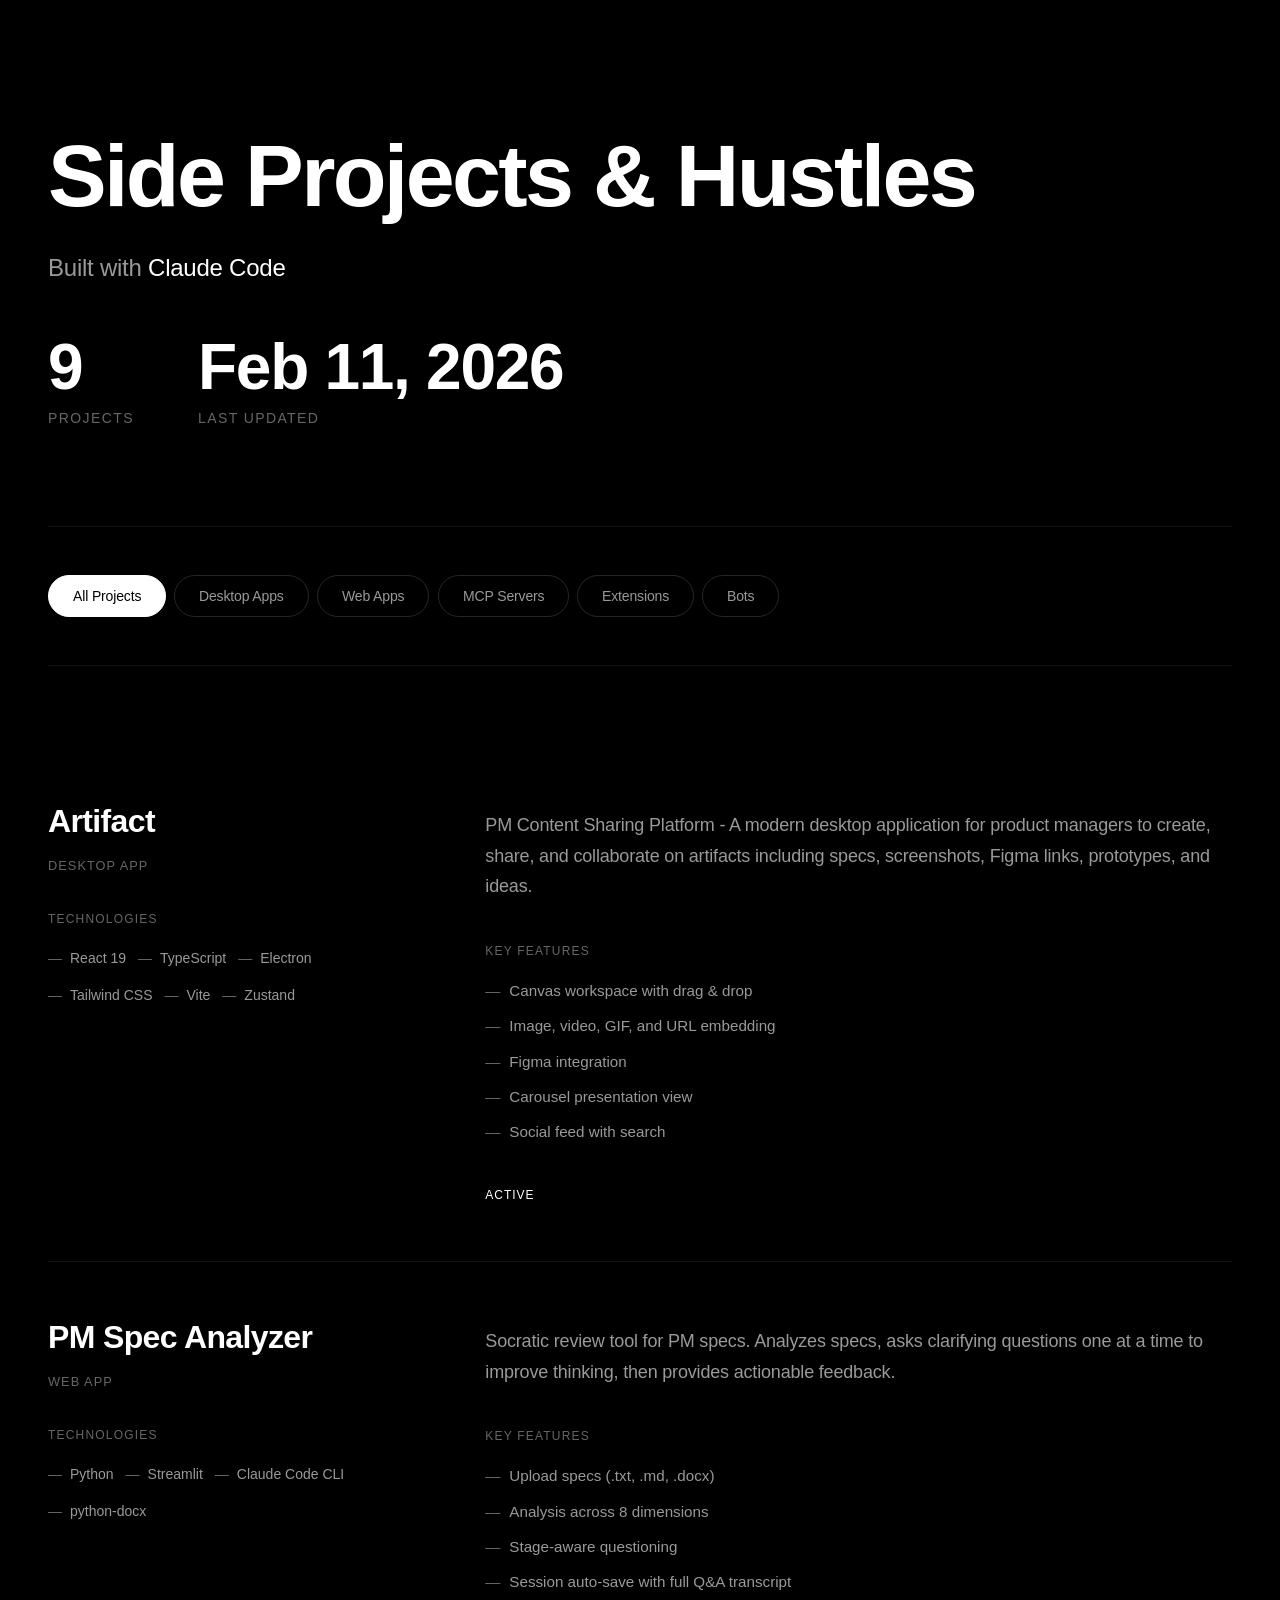
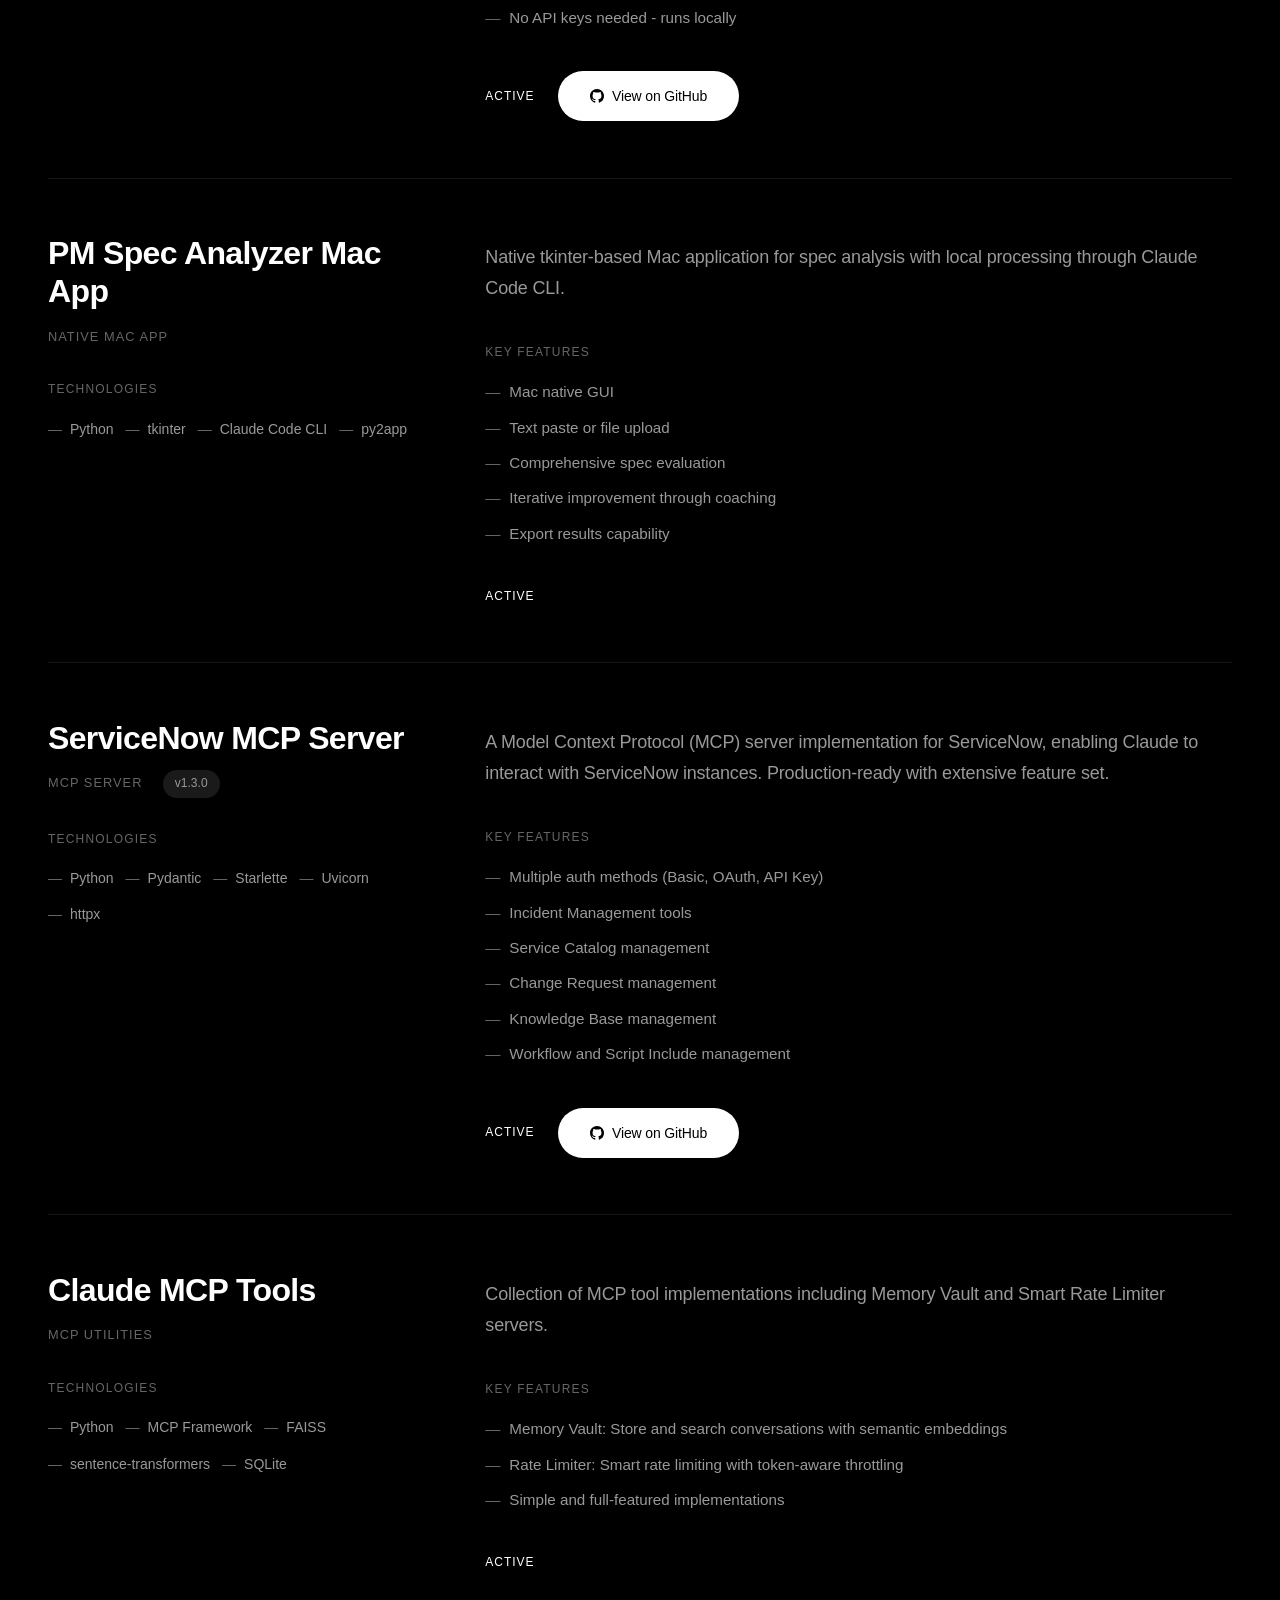
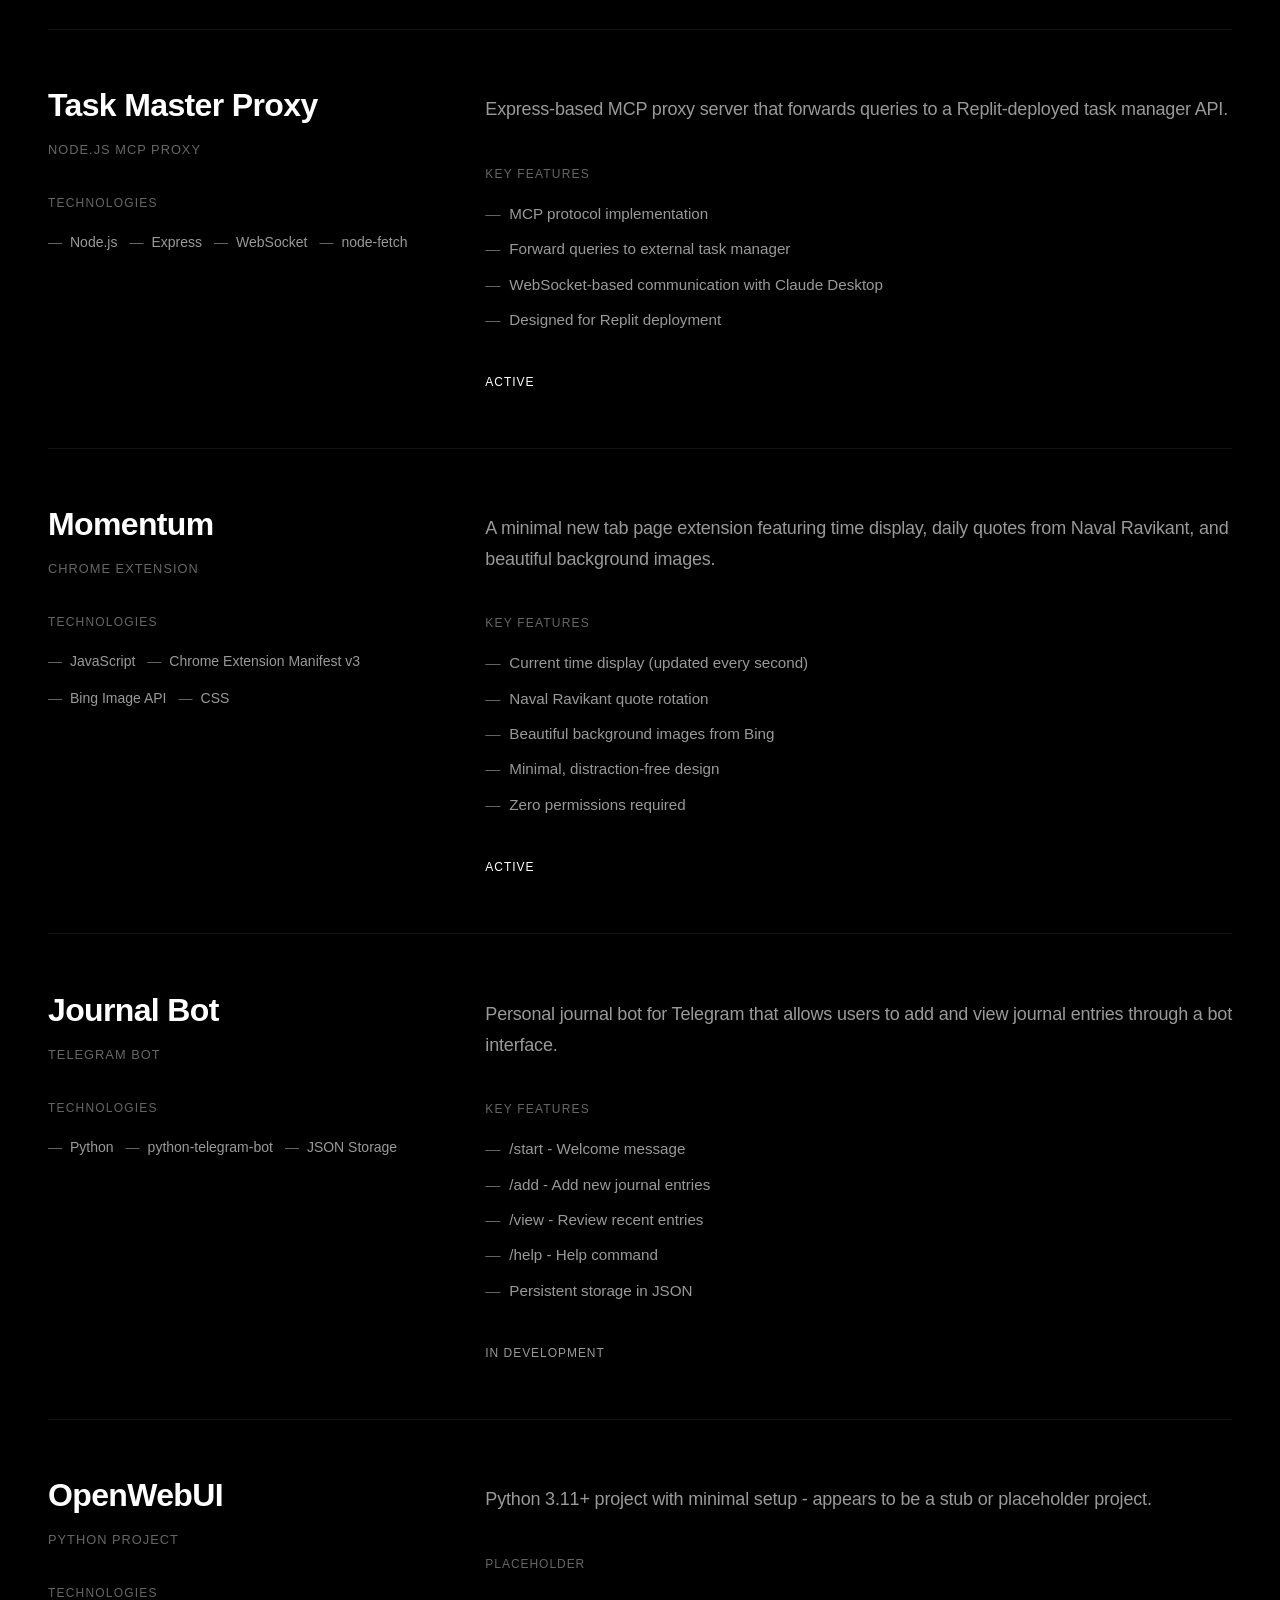
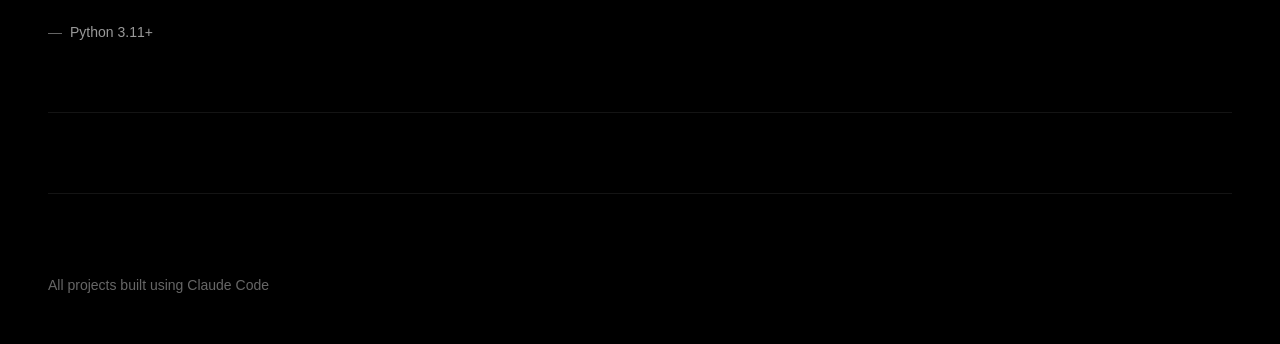
==== index.html @ e3678588 "Initial commit: Personal Portfolio Website Elegant portfolio website showcasing side projects and hu" ====
<!DOCTYPE html>
<html lang="en">
<head>
    <meta charset="UTF-8">
    <meta name="viewport" content="width=device-width, initial-scale=1.0">
    <title>Projects — Built with Claude Code</title>
    <link rel="stylesheet" href="styles.css">
</head>
<body>
    <div class="container">
        <header>
            <h1>Side Projects & Hustles</h1>
            <p class="tagline">Built with <span class="highlight">Claude Code</span></p>
            <div class="stats">
                <div class="stat">
                    <span class="stat-number" id="totalProjects">0</span>
                    <span class="stat-label">Projects</span>
                </div>
                <div class="stat">
                    <span class="stat-number" id="lastUpdated">—</span>
                    <span class="stat-label">Last Updated</span>
                </div>
            </div>
        </header>

        <div class="filters">
            <button class="filter-btn active" data-filter="all">All Projects</button>
            <button class="filter-btn" data-filter="Desktop App">Desktop Apps</button>
            <button class="filter-btn" data-filter="Web App">Web Apps</button>
            <button class="filter-btn" data-filter="MCP Server">MCP Servers</button>
            <button class="filter-btn" data-filter="Chrome Extension">Extensions</button>
            <button class="filter-btn" data-filter="Telegram Bot">Bots</button>
        </div>

        <div class="projects-grid" id="projectsGrid">
            <!-- Projects will be dynamically loaded here -->
        </div>

        <footer>
            <p>All projects built using Claude Code</p>
        </footer>
    </div>

    <script src="app.js"></script>
</body>
</html>
---- styles.css ----
* {
    margin: 0;
    padding: 0;
    box-sizing: border-box;
}

:root {
    --black: #000000;
    --near-black: #0a0a0a;
    --dark-gray: #1a1a1a;
    --mid-gray: #666666;
    --light-gray: #999999;
    --white: #ffffff;
    --off-white: #f5f5f5;
    --accent-blue: #0066ff;
    --accent-purple: #6366f1;
}

@font-face {
    font-family: 'SF Pro Display';
    font-weight: 300 900;
    src: local('SF Pro Display');
}

html {
    scroll-behavior: smooth;
}

body {
    font-family: 'SF Pro Display', -apple-system, BlinkMacSystemFont, 'Segoe UI', Roboto, sans-serif;
    background: var(--black);
    color: var(--white);
    line-height: 1.6;
    font-size: 16px;
    -webkit-font-smoothing: antialiased;
    -moz-osx-font-smoothing: grayscale;
}

.container {
    max-width: 1400px;
    margin: 0 auto;
    padding: 0 3rem;
}

/* Header */
header {
    padding: 8rem 0 6rem;
    border-bottom: 1px solid rgba(255, 255, 255, 0.08);
}

h1 {
    font-size: 5.5rem;
    font-weight: 600;
    line-height: 1.1;
    letter-spacing: -0.03em;
    margin-bottom: 1.5rem;
    color: var(--white);
}

.tagline {
    font-size: 1.5rem;
    font-weight: 400;
    color: var(--light-gray);
    letter-spacing: -0.01em;
    margin-bottom: 3rem;
}

.highlight {
    color: var(--white);
}

.stats {
    display: grid;
    grid-template-columns: repeat(2, auto);
    gap: 4rem;
    justify-content: start;
    margin-top: 3rem;
}

.stat {
    display: flex;
    flex-direction: column;
    gap: 0.5rem;
}

.stat-number {
    font-size: 4rem;
    font-weight: 600;
    line-height: 1;
    letter-spacing: -0.02em;
    color: var(--white);
}

.stat-label {
    font-size: 0.875rem;
    color: var(--mid-gray);
    text-transform: uppercase;
    letter-spacing: 0.1em;
    font-weight: 500;
}

/* Filters */
.filters {
    padding: 3rem 0;
    border-bottom: 1px solid rgba(255, 255, 255, 0.08);
    display: flex;
    gap: 0.5rem;
    flex-wrap: wrap;
}

.filter-btn {
    padding: 0.75rem 1.5rem;
    border: 1px solid rgba(255, 255, 255, 0.15);
    background: transparent;
    color: var(--light-gray);
    border-radius: 2rem;
    cursor: pointer;
    font-size: 0.875rem;
    font-weight: 500;
    letter-spacing: -0.01em;
    transition: all 0.2s ease;
    font-family: inherit;
}

.filter-btn:hover {
    border-color: var(--white);
    color: var(--white);
    background: rgba(255, 255, 255, 0.05);
}

.filter-btn.active {
    border-color: var(--white);
    background: var(--white);
    color: var(--black);
}

/* Projects Grid */
.projects-grid {
    padding: 5rem 0;
    display: grid;
    gap: 0;
}

.project-card {
    padding: 3.5rem 0;
    border-bottom: 1px solid rgba(255, 255, 255, 0.08);
    display: grid;
    grid-template-columns: 1fr 2fr;
    gap: 4rem;
    align-items: start;
    transition: all 0.3s ease;
}

.project-card:hover {
    background: rgba(255, 255, 255, 0.02);
}

.project-left {
    position: sticky;
    top: 2rem;
}

.project-header {
    margin-bottom: 1rem;
}

.project-title {
    font-size: 2rem;
    font-weight: 600;
    letter-spacing: -0.02em;
    margin-bottom: 0.75rem;
    color: var(--white);
    line-height: 1.2;
}

.project-type {
    display: inline-block;
    font-size: 0.8rem;
    color: var(--mid-gray);
    text-transform: uppercase;
    letter-spacing: 0.08em;
    font-weight: 500;
}

.version-badge {
    display: inline-block;
    margin-left: 1rem;
    padding: 0.25rem 0.75rem;
    background: rgba(255, 255, 255, 0.1);
    border-radius: 1rem;
    font-size: 0.75rem;
    color: var(--light-gray);
}

.tech-stack {
    margin-top: 2rem;
}

.tech-stack-label {
    font-size: 0.75rem;
    color: var(--mid-gray);
    text-transform: uppercase;
    letter-spacing: 0.1em;
    font-weight: 500;
    margin-bottom: 1rem;
    display: block;
}

.tech-tag {
    display: inline-block;
    margin-right: 0.75rem;
    margin-bottom: 0.75rem;
    font-size: 0.875rem;
    color: var(--light-gray);
    font-weight: 400;
}

.tech-tag::before {
    content: '—';
    margin-right: 0.5rem;
    color: var(--mid-gray);
}

.project-right {
    padding-top: 0.5rem;
}

.project-description {
    font-size: 1.125rem;
    line-height: 1.7;
    color: var(--light-gray);
    margin-bottom: 2.5rem;
    letter-spacing: -0.01em;
}

.features {
    margin-bottom: 2.5rem;
}

.features-title {
    font-size: 0.75rem;
    color: var(--mid-gray);
    text-transform: uppercase;
    letter-spacing: 0.1em;
    font-weight: 500;
    margin-bottom: 1rem;
}

.features-list {
    list-style: none;
}

.features-list li {
    font-size: 0.95rem;
    line-height: 1.8;
    color: var(--light-gray);
    margin-bottom: 0.5rem;
    padding-left: 1.5rem;
    position: relative;
}

.features-list li::before {
    content: '—';
    position: absolute;
    left: 0;
    color: var(--mid-gray);
}

.project-footer {
    display: flex;
    gap: 1.5rem;
    align-items: center;
}

.status-badge {
    font-size: 0.75rem;
    color: var(--mid-gray);
    text-transform: uppercase;
    letter-spacing: 0.08em;
    font-weight: 500;
}

.status-active {
    color: var(--white);
}

.status-development {
    color: var(--light-gray);
}

.status-placeholder {
    color: var(--mid-gray);
}

.github-link {
    display: inline-flex;
    align-items: center;
    gap: 0.5rem;
    padding: 0.875rem 2rem;
    background: var(--white);
    color: var(--black);
    text-decoration: none;
    border-radius: 2rem;
    font-size: 0.875rem;
    font-weight: 500;
    letter-spacing: -0.01em;
    transition: all 0.2s ease;
}

.github-link:hover {
    background: var(--off-white);
    transform: translateY(-2px);
}

.github-link svg {
    width: 14px;
    height: 14px;
}

/* Footer */
footer {
    padding: 5rem 0 3rem;
    border-top: 1px solid rgba(255, 255, 255, 0.08);
}

footer p {
    font-size: 0.875rem;
    color: var(--mid-gray);
}

/* Responsive */
@media (max-width: 1024px) {
    .project-card {
        grid-template-columns: 1fr;
        gap: 2rem;
    }

    .project-left {
        position: relative;
        top: 0;
    }
}

@media (max-width: 768px) {
    .container {
        padding: 0 1.5rem;
    }

    header {
        padding: 4rem 0 3rem;
    }

    h1 {
        font-size: 3rem;
    }

    .tagline {
        font-size: 1.125rem;
    }

    .stats {
        grid-template-columns: 1fr;
        gap: 2rem;
    }

    .stat-number {
        font-size: 3rem;
    }

    .project-title {
        font-size: 1.5rem;
    }

    .project-description {
        font-size: 1rem;
    }

    .project-card {
        padding: 2.5rem 0;
    }
}

/* Smooth transitions */
.project-card,
.filter-btn,
.github-link,
.stat {
    will-change: transform;
}

/* Selection */
::selection {
    background: var(--white);
    color: var(--black);
}

/* Scrollbar */
::-webkit-scrollbar {
    width: 8px;
}

::-webkit-scrollbar-track {
    background: var(--black);
}

::-webkit-scrollbar-thumb {
    background: var(--dark-gray);
    border-radius: 10px;
}

::-webkit-scrollbar-thumb:hover {
    background: var(--mid-gray);
}

.hidden {
    display: none;
}
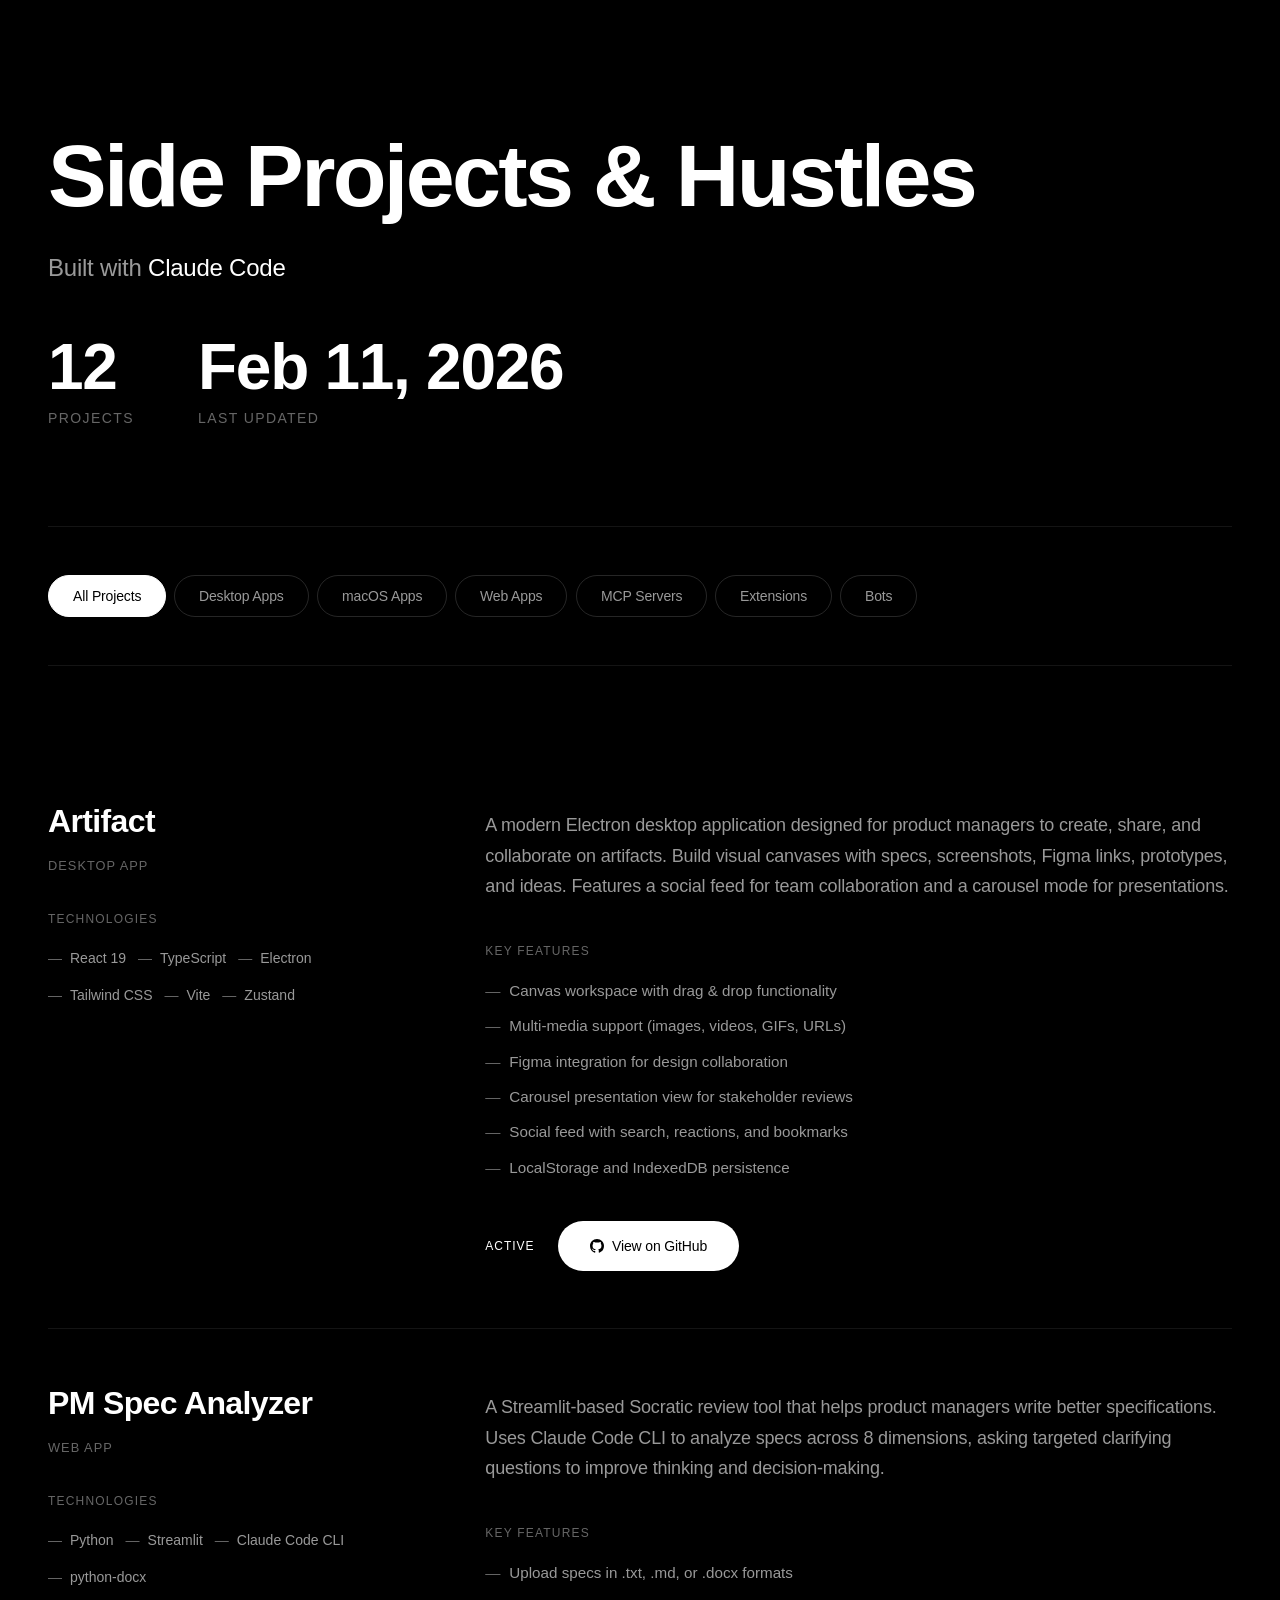
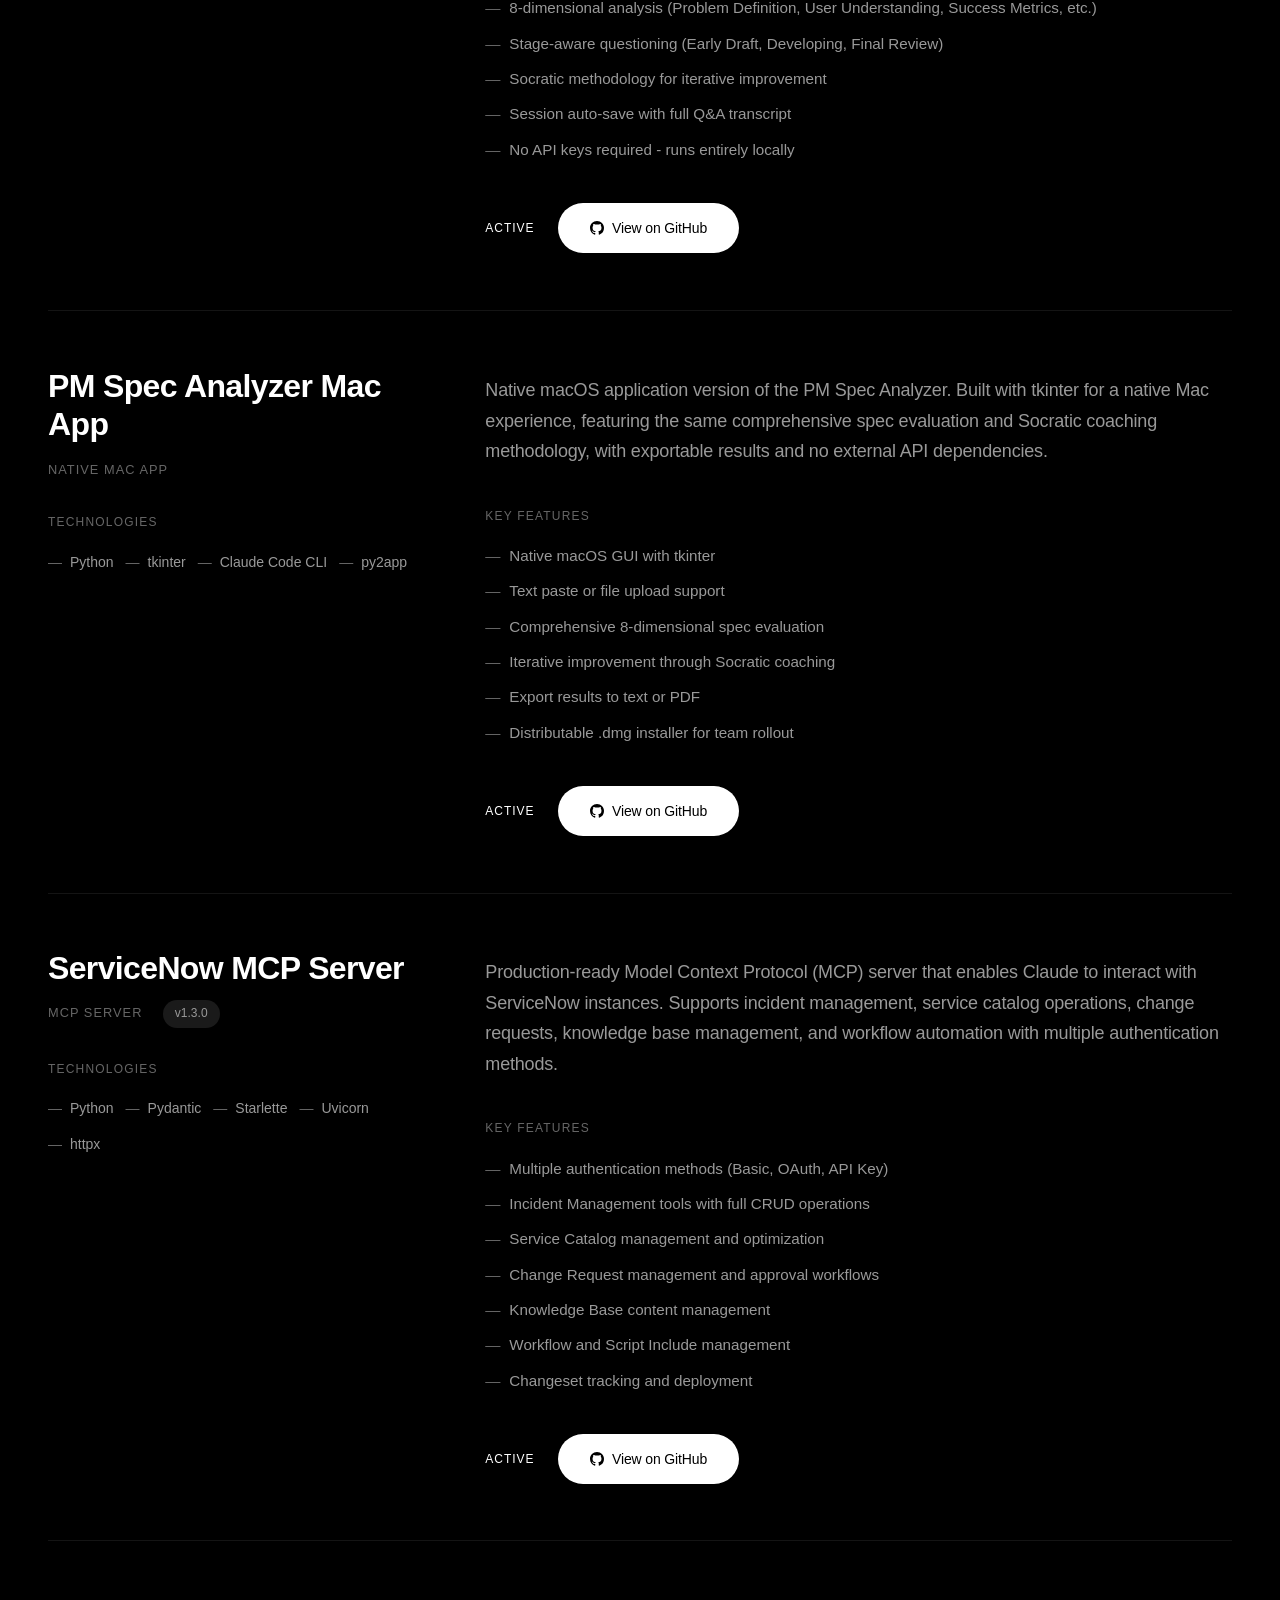
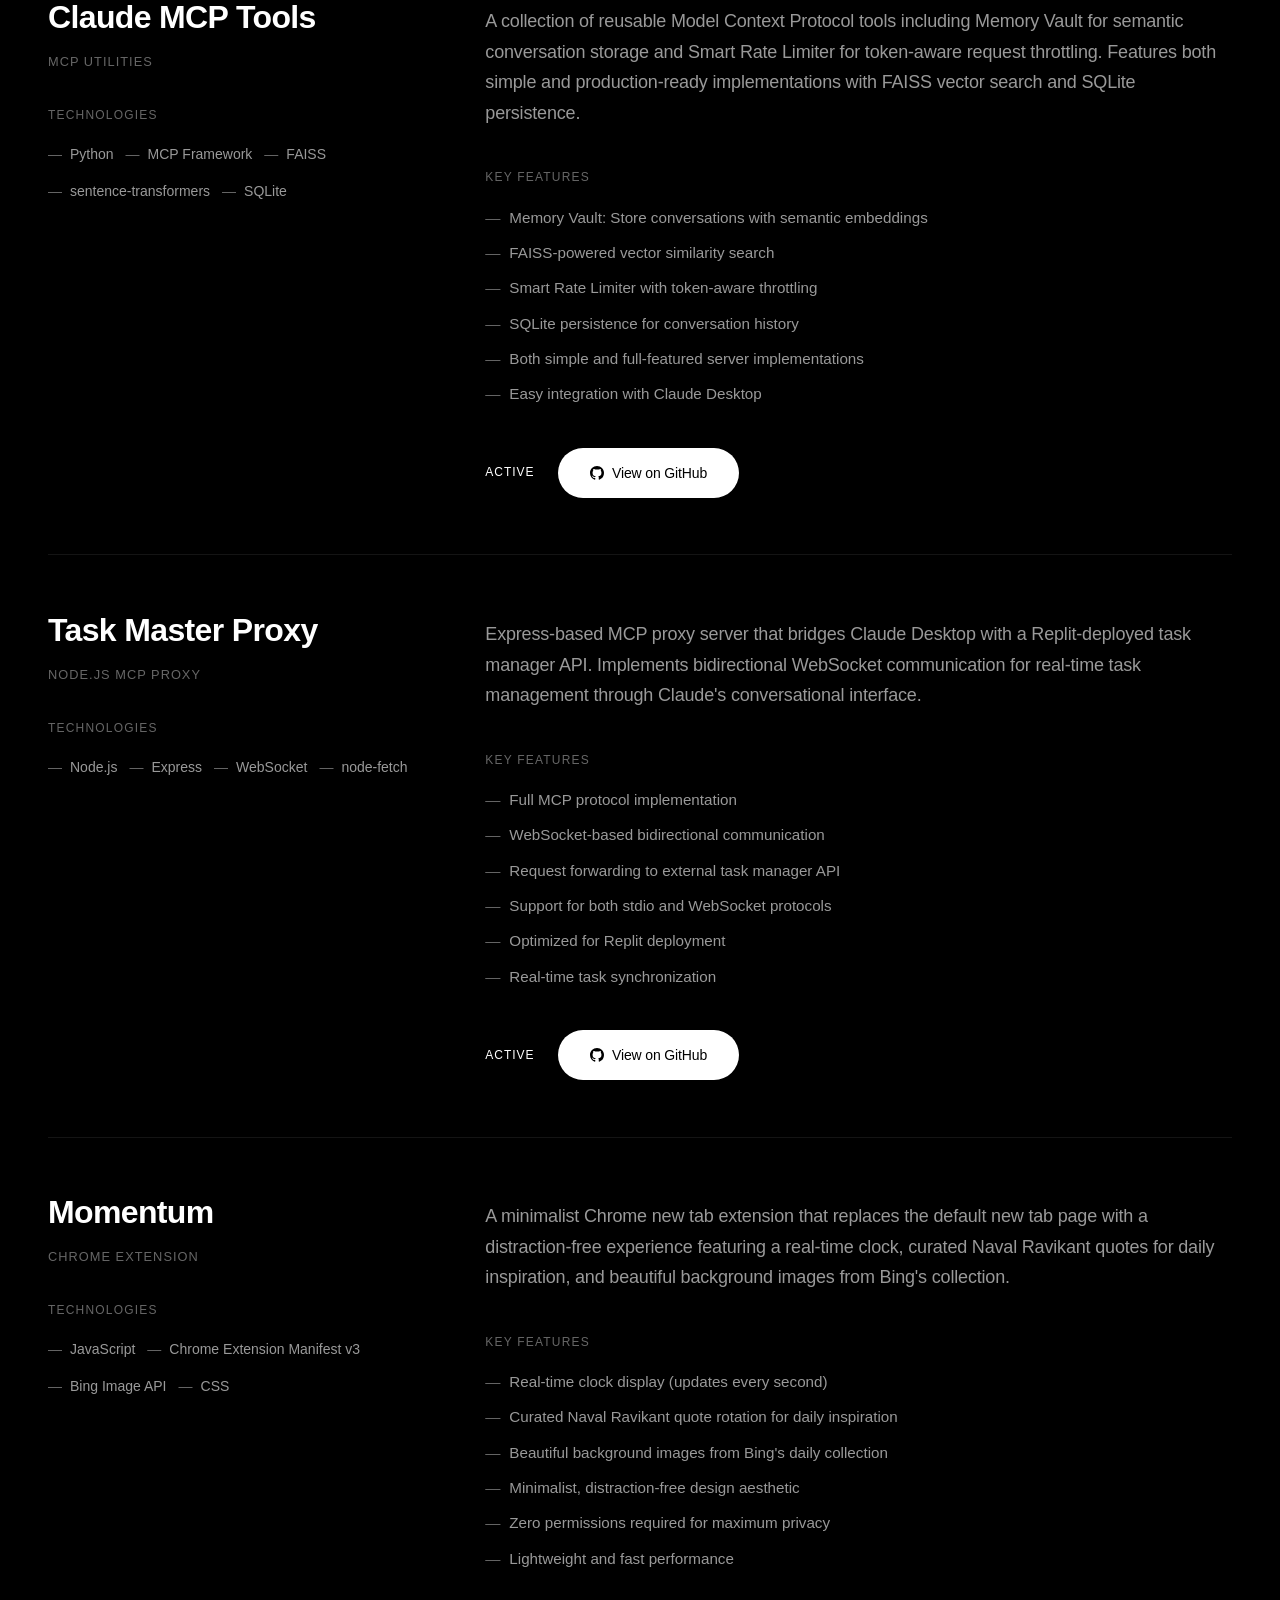
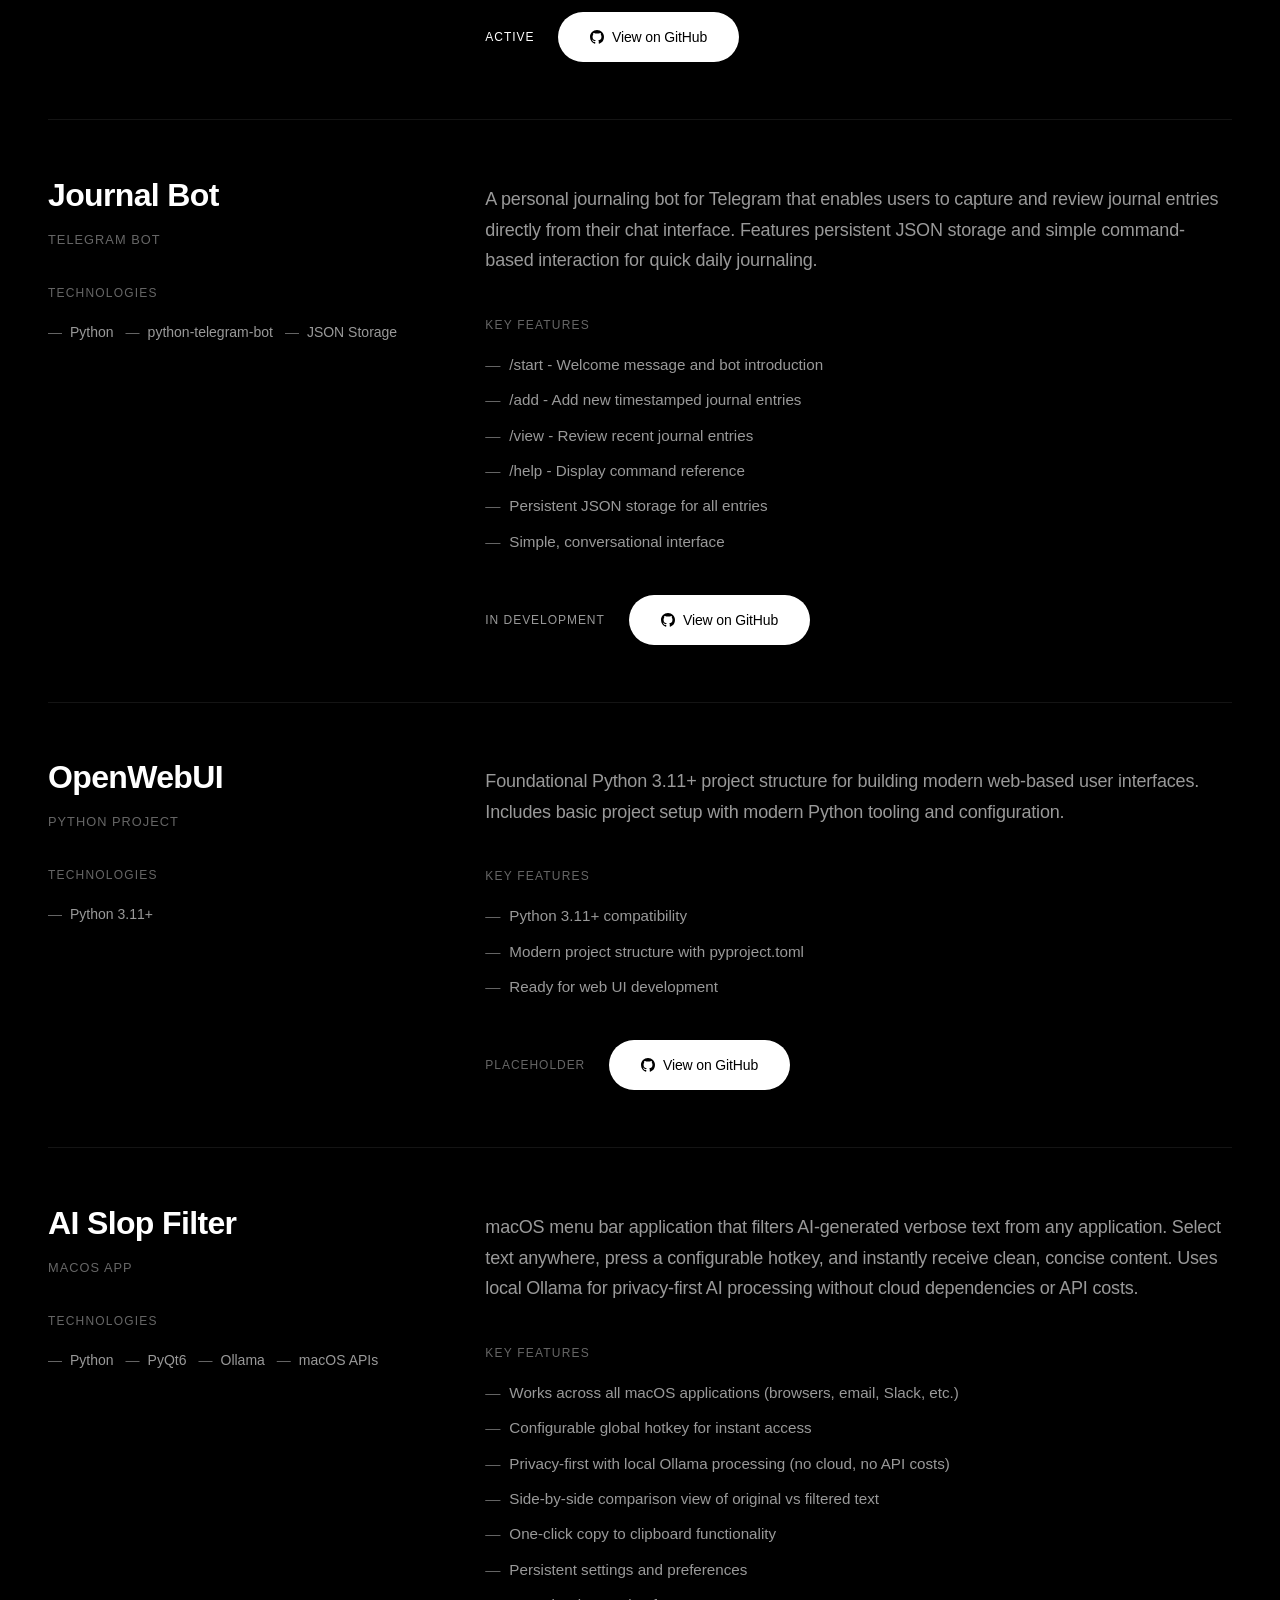
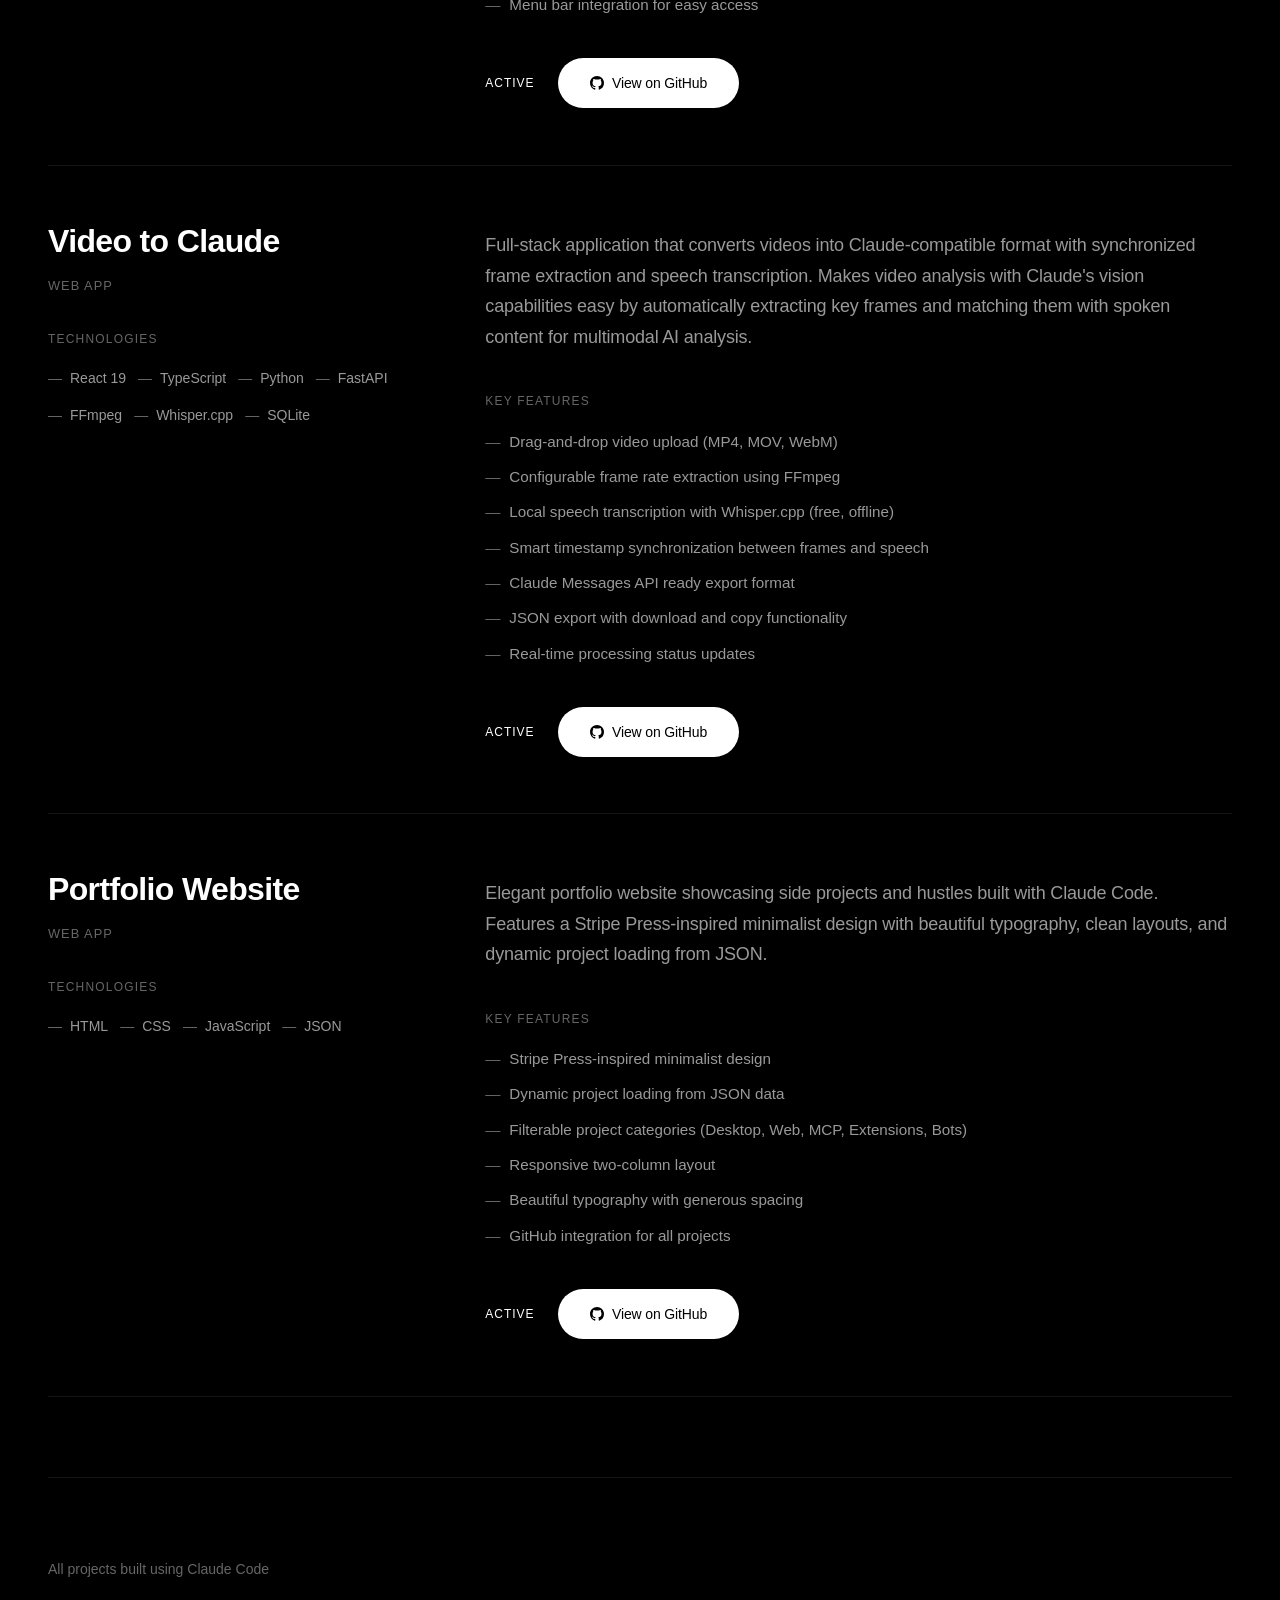
==== commit b3c92f41: "Add 2 new projects: AI Slop Filter and Video to Claude - AI Slop Filter: macOS menu bar app for filt" ====
--- a/index.html
+++ b/index.html
@@ -26,6 +26,7 @@
         <div class="filters">
             <button class="filter-btn active" data-filter="all">All Projects</button>
             <button class="filter-btn" data-filter="Desktop App">Desktop Apps</button>
+            <button class="filter-btn" data-filter="macOS App">macOS Apps</button>
             <button class="filter-btn" data-filter="Web App">Web Apps</button>
             <button class="filter-btn" data-filter="MCP Server">MCP Servers</button>
             <button class="filter-btn" data-filter="Chrome Extension">Extensions</button>
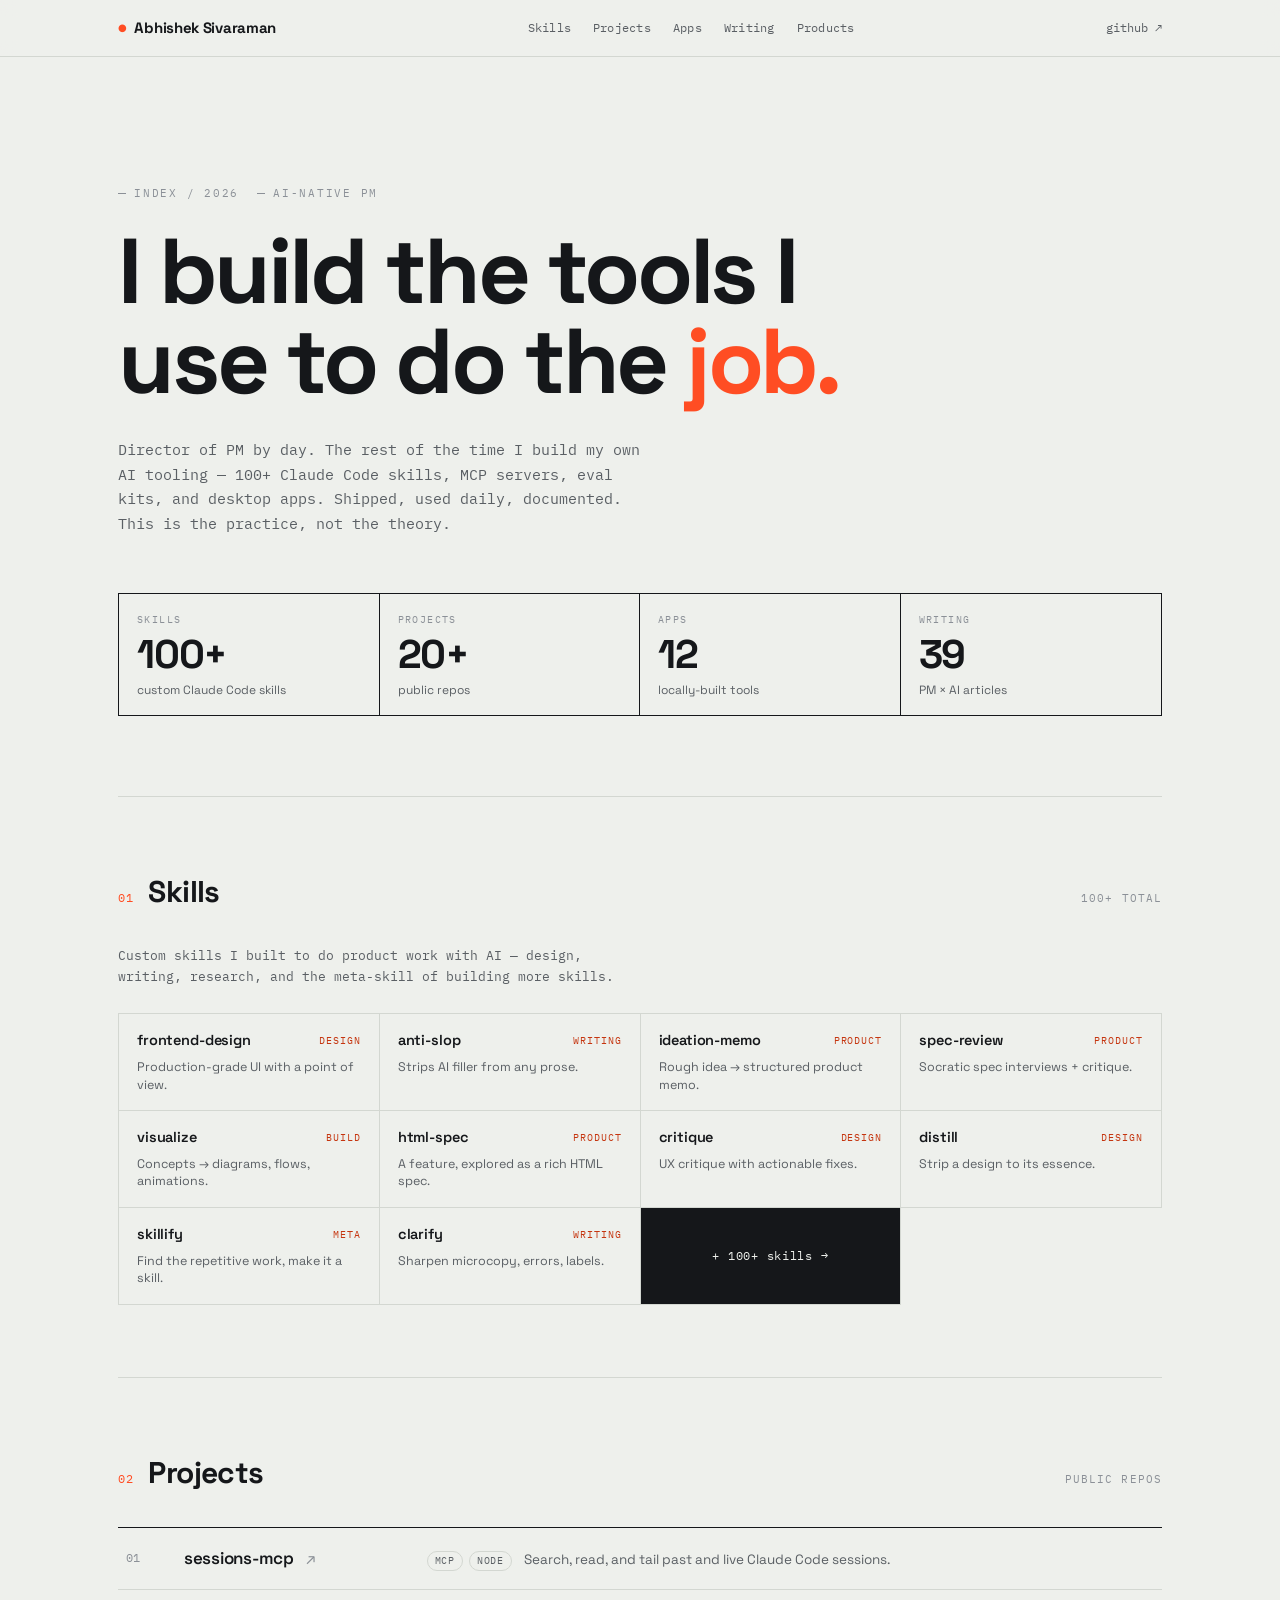
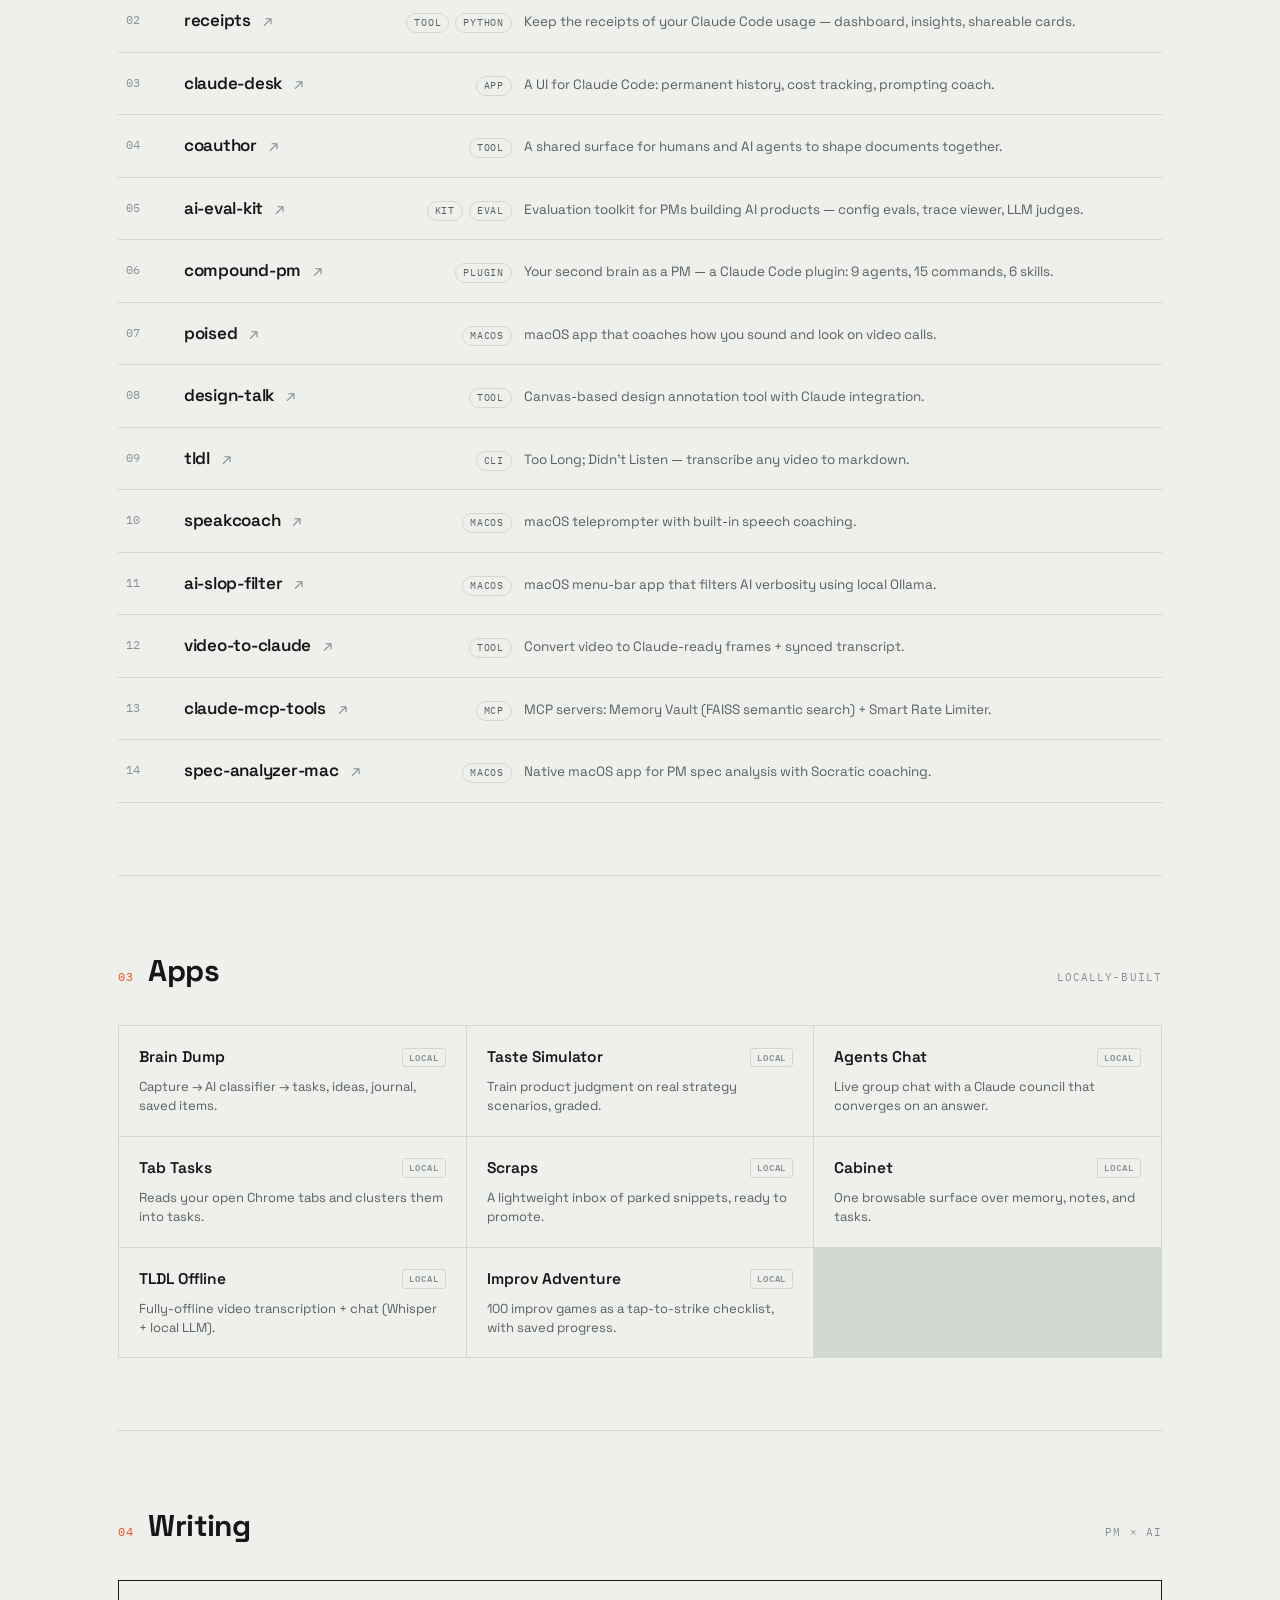
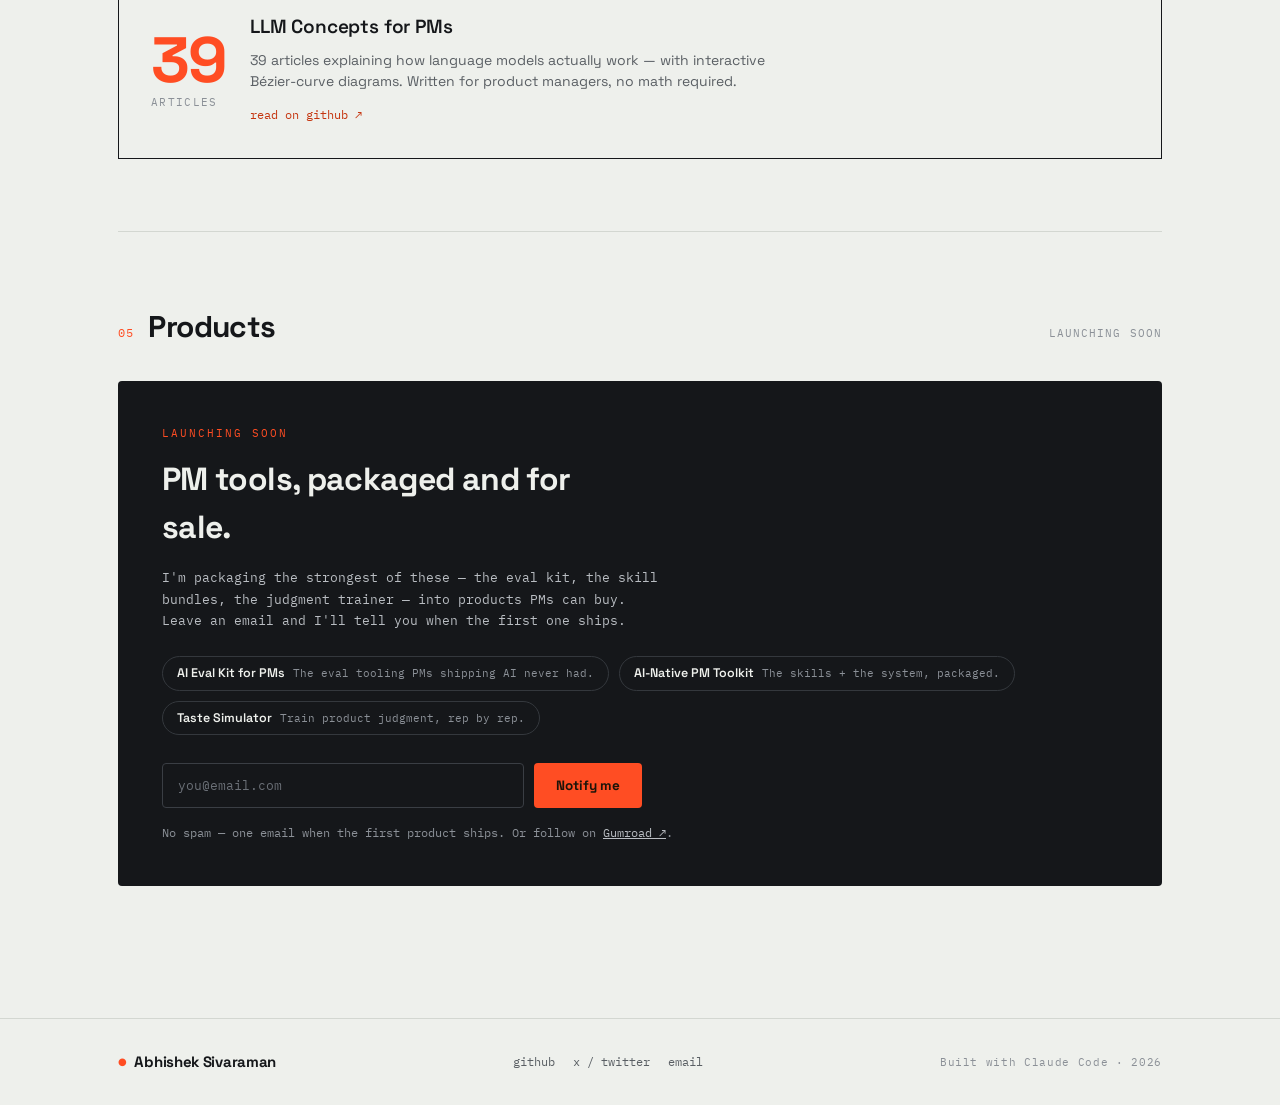
==== commit edede9a7: "Rebuild as AI-native PM portfolio ("The System" design) Replace the stale "Side Projects & Hustles" " ====
--- a/index.html
+++ b/index.html
@@ -1,47 +1,105 @@
 <!DOCTYPE html>
 <html lang="en">
 <head>
-    <meta charset="UTF-8">
-    <meta name="viewport" content="width=device-width, initial-scale=1.0">
-    <title>Projects — Built with Claude Code</title>
-    <link rel="stylesheet" href="styles.css">
+<meta charset="UTF-8">
+<meta name="viewport" content="width=device-width, initial-scale=1.0">
+<title>Abhishek Sivaraman — AI-native product manager</title>
+<meta name="description" content="An AI-native product manager who builds his own tools — 100+ Claude Code skills, MCP servers, eval kits, and apps. Shipped, used daily, documented.">
+<meta property="og:title" content="Abhishek Sivaraman — AI-native product manager">
+<meta property="og:description" content="I build the tools I use to do the job. 100+ skills, 20+ projects, 12 apps.">
+<meta property="og:type" content="website">
+<meta name="theme-color" content="#eef0ec">
+<link rel="preconnect" href="https://fonts.googleapis.com">
+<link rel="preconnect" href="https://fonts.gstatic.com" crossorigin>
+<link href="https://fonts.googleapis.com/css2?family=Space+Grotesk:wght@400;500;600;700&family=IBM+Plex+Mono:wght@400;500&display=swap" rel="stylesheet">
+<link rel="stylesheet" href="styles.css">
 </head>
 <body>
-    <div class="container">
-        <header>
-            <h1>Side Projects & Hustles</h1>
-            <p class="tagline">Built with <span class="highlight">Claude Code</span></p>
-            <div class="stats">
-                <div class="stat">
-                    <span class="stat-number" id="totalProjects">0</span>
-                    <span class="stat-label">Projects</span>
-                </div>
-                <div class="stat">
-                    <span class="stat-number" id="lastUpdated">—</span>
-                    <span class="stat-label">Last Updated</span>
-                </div>
-            </div>
-        </header>
+<a class="skip" href="#skills">Skip to content</a>
 
-        <div class="filters">
-            <button class="filter-btn active" data-filter="all">All Projects</button>
-            <button class="filter-btn" data-filter="Desktop App">Desktop Apps</button>
-            <button class="filter-btn" data-filter="macOS App">macOS Apps</button>
-            <button class="filter-btn" data-filter="Web App">Web Apps</button>
-            <button class="filter-btn" data-filter="MCP Server">MCP Servers</button>
-            <button class="filter-btn" data-filter="Chrome Extension">Extensions</button>
-            <button class="filter-btn" data-filter="Telegram Bot">Bots</button>
-        </div>
+<header class="topbar">
+  <div class="wrap bar">
+    <a class="brand" href="#top">Abhishek Sivaraman</a>
+    <nav class="pillars" aria-label="Sections">
+      <a href="#skills">Skills</a>
+      <a href="#projects">Projects</a>
+      <a href="#apps">Apps</a>
+      <a href="#writing">Writing</a>
+      <a href="#products">Products</a>
+    </nav>
+    <a class="ghlink" href="https://github.com/abhitsian" target="_blank" rel="noopener">github ↗</a>
+  </div>
+</header>
 
-        <div class="projects-grid" id="projectsGrid">
-            <!-- Projects will be dynamically loaded here -->
-        </div>
+<main id="top" class="wrap">
 
-        <footer>
-            <p>All projects built using Claude Code</p>
-        </footer>
+  <section class="hero" id="hero">
+    <div class="hero-meta">
+      <span>Index / 2026</span>
+      <span>AI-native PM</span>
     </div>
+    <h1 id="headline"></h1>
+    <p class="lede" id="blurb"></p>
+    <div class="stats" id="stats" aria-label="At a glance"></div>
+  </section>
 
-    <script src="app.js"></script>
+  <section class="sec" id="skills">
+    <div class="sechead">
+      <span class="sn">01</span>
+      <h2>Skills</h2>
+      <span class="scount" id="skills-count"></span>
+    </div>
+    <p class="secnote" id="skills-note"></p>
+    <div class="skillgrid" id="skills-grid"></div>
+  </section>
+
+  <section class="sec" id="projects">
+    <div class="sechead">
+      <span class="sn">02</span>
+      <h2>Projects</h2>
+      <span class="scount">public repos</span>
+    </div>
+    <div class="ledger" id="projects-list"></div>
+  </section>
+
+  <section class="sec" id="apps">
+    <div class="sechead">
+      <span class="sn">03</span>
+      <h2>Apps</h2>
+      <span class="scount">locally-built</span>
+    </div>
+    <div class="appgrid" id="apps-grid"></div>
+  </section>
+
+  <section class="sec" id="writing">
+    <div class="sechead">
+      <span class="sn">04</span>
+      <h2>Writing</h2>
+      <span class="scount">PM × AI</span>
+    </div>
+    <div id="writing-list"></div>
+  </section>
+
+  <section class="sec" id="products">
+    <div class="sechead">
+      <span class="sn">05</span>
+      <h2>Products</h2>
+      <span class="scount" id="products-status"></span>
+    </div>
+    <div class="product-panel" id="product-panel"></div>
+  </section>
+
+</main>
+
+<footer class="footer">
+  <div class="wrap foot">
+    <span class="brand">Abhishek Sivaraman</span>
+    <nav class="foot-links" id="foot-links" aria-label="Links"></nav>
+    <span class="colophon">Built with Claude Code · 2026</span>
+  </div>
+</footer>
+
+<script src="data.js"></script>
+<script src="app.js"></script>
 </body>
 </html>
--- a/styles.css
+++ b/styles.css
@@ -1,417 +1,155 @@
-* {
-    margin: 0;
-    padding: 0;
-    box-sizing: border-box;
+/* ===== Abhishek Sivaraman — portfolio · "The System" ===== */
+:root{
+  --bg:#eef0ec;
+  --panel:#e7e9e4;
+  --ink:#15171a;
+  --mut:#5a5f64;
+  --faint:#8b9097;
+  --line:#d3d7d1;
+  --line-strong:#15171a;
+  --accent:#ff4d23;
+  --accent-ink:#c5350f;
+  --maxw:1140px;
+  --mono:"IBM Plex Mono",ui-monospace,monospace;
+  --sans:"Space Grotesk",system-ui,sans-serif;
 }
+*{ box-sizing:border-box; margin:0; padding:0; }
+html{ scroll-behavior:smooth; }
+body{
+  background:var(--bg); color:var(--ink); font-family:var(--sans);
+  line-height:1.5; -webkit-font-smoothing:antialiased;
+  text-rendering:optimizeLegibility;
+}
+a{ color:inherit; text-decoration:none; }
+.wrap{ width:100%; max-width:var(--maxw); margin:0 auto; padding-inline:clamp(20px,5vw,48px); }
 
-:root {
-    --black: #000000;
-    --near-black: #0a0a0a;
-    --dark-gray: #1a1a1a;
-    --mid-gray: #666666;
-    --light-gray: #999999;
-    --white: #ffffff;
-    --off-white: #f5f5f5;
-    --accent-blue: #0066ff;
-    --accent-purple: #6366f1;
+.skip{ position:absolute; left:-9999px; top:0; background:var(--ink); color:var(--bg); padding:10px 16px; z-index:50; }
+.skip:focus{ left:8px; top:8px; }
+
+/* ---------- top bar ---------- */
+.topbar{ position:sticky; top:0; z-index:30; background:color-mix(in oklab, var(--bg) 88%, transparent); backdrop-filter:blur(8px); border-bottom:1px solid var(--line); }
+.bar{ display:flex; align-items:center; justify-content:space-between; height:56px; }
+.brand{ font-weight:700; letter-spacing:-.02em; font-size:15px; }
+.brand::before{ content:"●"; color:var(--accent); font-size:10px; vertical-align:2px; margin-right:8px; }
+.pillars{ display:flex; gap:clamp(10px,2vw,22px); }
+.pillars a{ font-family:var(--mono); font-size:12px; color:var(--mut); letter-spacing:.02em; position:relative; padding:4px 0; }
+.pillars a:hover{ color:var(--ink); }
+.pillars a::after{ content:""; position:absolute; left:0; right:100%; bottom:0; height:1.5px; background:var(--accent); transition:right .25s cubic-bezier(.2,.7,.3,1); }
+.pillars a:hover::after{ right:0; }
+.ghlink{ font-family:var(--mono); font-size:12px; color:var(--mut); }
+.ghlink:hover{ color:var(--accent-ink); }
+
+/* ---------- hero ---------- */
+.hero{ padding-block:clamp(56px,11vw,128px) clamp(40px,7vw,80px); }
+.hero-meta{ display:flex; gap:18px; font-family:var(--mono); font-size:11px; letter-spacing:.16em; text-transform:uppercase; color:var(--faint); padding-bottom:24px; }
+.hero-meta span{ position:relative; padding-left:16px; }
+.hero-meta span::before{ content:""; position:absolute; left:0; top:50%; width:8px; height:1px; background:var(--faint); }
+.hero h1{
+  font-weight:700; letter-spacing:-.035em; line-height:.98;
+  font-size:clamp(40px,8.5vw,92px); max-width:14ch;
 }
+.hero h1 .o{ color:var(--accent); }
+.lede{ font-family:var(--mono); font-size:clamp(13px,1.5vw,15px); line-height:1.65; color:var(--mut); max-width:60ch; margin-top:clamp(22px,3vw,32px); }
 
-@font-face {
-    font-family: 'SF Pro Display';
-    font-weight: 300 900;
-    src: local('SF Pro Display');
+.stats{ display:grid; grid-template-columns:repeat(4,1fr); margin-top:clamp(36px,5vw,56px); border:1.5px solid var(--line-strong); }
+.stats .cell{ padding:18px 18px 16px; border-right:1.5px solid var(--line-strong); }
+.stats .cell:last-child{ border-right:none; }
+.stats .k{ font-family:var(--mono); font-size:10px; letter-spacing:.14em; text-transform:uppercase; color:var(--faint); }
+.stats .v{ font-weight:700; font-size:clamp(26px,4vw,40px); letter-spacing:-.03em; margin-top:8px; line-height:1; }
+.stats .note{ font-size:12px; color:var(--mut); margin-top:6px; }
+
+/* ---------- section scaffolding ---------- */
+.sec{ padding-block:clamp(40px,6vw,72px); border-top:1px solid var(--line); }
+.sechead{ display:flex; align-items:baseline; gap:14px; margin-bottom:clamp(22px,3vw,32px); }
+.sechead .sn{ font-family:var(--mono); font-size:12px; color:var(--accent); letter-spacing:.1em; }
+.sechead h2{ font-weight:700; font-size:clamp(22px,3vw,30px); letter-spacing:-.02em; }
+.sechead .scount{ font-family:var(--mono); font-size:11px; letter-spacing:.1em; text-transform:uppercase; color:var(--faint); margin-left:auto; }
+.secnote{ font-family:var(--mono); font-size:13px; line-height:1.6; color:var(--mut); max-width:64ch; margin-bottom:26px; }
+
+/* ---------- skills grid ---------- */
+.skillgrid{ display:grid; grid-template-columns:repeat(auto-fill,minmax(228px,1fr)); border-top:1px solid var(--line); border-left:1px solid var(--line); }
+.skillcell{ padding:16px 18px; border-right:1px solid var(--line); border-bottom:1px solid var(--line); transition:background .2s; }
+.skillcell:hover{ background:var(--panel); }
+.skillcell .top{ display:flex; align-items:center; justify-content:space-between; gap:10px; }
+.skillcell .nm{ font-weight:600; font-size:14.5px; letter-spacing:-.01em; }
+.skillcell .cat{ font-family:var(--mono); font-size:9.5px; letter-spacing:.1em; text-transform:uppercase; color:var(--accent-ink); }
+.skillcell .ds{ font-size:12.5px; color:var(--mut); margin-top:7px; line-height:1.4; }
+.skillcell.more{ display:flex; align-items:center; justify-content:center; background:var(--ink); color:var(--bg); }
+.skillcell.more a{ font-family:var(--mono); font-size:12px; letter-spacing:.06em; }
+.skillcell.more a:hover{ color:var(--accent); }
+
+/* ---------- ledger (projects) ---------- */
+.ledger{ border-top:1px solid var(--line-strong); }
+.lrow{ display:grid; grid-template-columns:42px 1fr; gap:0 16px; padding:18px 8px; border-bottom:1px solid var(--line); align-items:start; position:relative; transition:background .18s, padding-left .18s; }
+.lrow:hover{ background:var(--panel); padding-left:16px; }
+.lrow .nn{ font-family:var(--mono); font-size:12px; color:var(--faint); padding-top:3px; }
+.lrow:hover .nn{ color:var(--accent); }
+.lrow .body{ display:flex; flex-wrap:wrap; align-items:baseline; gap:6px 12px; }
+.lrow .nm{ font-weight:600; font-size:17px; letter-spacing:-.015em; }
+.lrow .arrow{ color:var(--faint); transition:transform .18s, color .18s; }
+.lrow:hover .arrow{ color:var(--accent); transform:translate(3px,-3px); }
+.lrow .ds{ flex-basis:100%; font-size:13.5px; color:var(--mut); max-width:70ch; line-height:1.45; }
+.lrow .tags{ display:flex; gap:6px; margin-left:auto; }
+.lrow .tag{ font-family:var(--mono); font-size:9.5px; letter-spacing:.08em; text-transform:uppercase; color:var(--mut); border:1px solid var(--line); padding:2px 7px; border-radius:100px; }
+
+/* ---------- apps grid ---------- */
+.appgrid{ display:grid; grid-template-columns:repeat(auto-fill,minmax(280px,1fr)); gap:1px; background:var(--line); border:1px solid var(--line); }
+.appcell{ background:var(--bg); padding:20px; transition:background .2s; }
+.appcell:hover{ background:var(--panel); }
+.appcell .nm{ font-weight:600; font-size:15.5px; display:flex; justify-content:space-between; align-items:center; }
+.appcell .nm .lbl{ font-family:var(--mono); font-size:9px; letter-spacing:.1em; text-transform:uppercase; color:var(--faint); border:1px solid var(--line); padding:2px 6px; border-radius:3px; }
+.appcell .ds{ font-size:13px; color:var(--mut); margin-top:9px; line-height:1.45; }
+
+/* ---------- writing ---------- */
+.writecard{ display:grid; grid-template-columns:auto 1fr; gap:24px; align-items:center; border:1.5px solid var(--line-strong); padding:clamp(22px,3vw,32px); }
+.writecard .big{ font-weight:700; font-size:clamp(40px,7vw,64px); letter-spacing:-.03em; line-height:.9; color:var(--accent); }
+.writecard .big small{ display:block; font-family:var(--mono); font-size:11px; letter-spacing:.12em; text-transform:uppercase; color:var(--faint); margin-top:8px; font-weight:400; }
+.writecard h3{ font-size:19px; font-weight:600; letter-spacing:-.01em; }
+.writecard p{ font-size:14px; color:var(--mut); margin-top:8px; line-height:1.5; max-width:60ch; }
+.writecard .go{ display:inline-block; margin-top:14px; font-family:var(--mono); font-size:12px; color:var(--accent-ink); }
+.writecard .go:hover{ text-decoration:underline; }
+
+/* ---------- products panel ---------- */
+.product-panel{ background:var(--ink); color:var(--bg); border-radius:4px; padding:clamp(26px,4vw,44px); }
+.product-panel .soon{ font-family:var(--mono); font-size:11px; letter-spacing:.18em; text-transform:uppercase; color:var(--accent); }
+.product-panel .ptitle{ font-weight:700; font-size:clamp(22px,3.4vw,32px); letter-spacing:-.02em; margin-top:14px; max-width:20ch; }
+.product-panel .pblurb{ font-family:var(--mono); font-size:13px; line-height:1.65; color:#b9bdc2; margin-top:16px; max-width:62ch; }
+.teasers{ display:flex; flex-wrap:wrap; gap:10px; margin-top:24px; }
+.teasers .t{ border:1px solid #34383d; border-radius:100px; padding:7px 14px; font-size:12.5px; }
+.teasers .t b{ font-weight:600; }
+.teasers .t span{ color:var(--faint); margin-left:8px; font-family:var(--mono); font-size:11px; }
+.signup{ display:flex; gap:10px; margin-top:28px; max-width:480px; flex-wrap:wrap; }
+.signup input{ flex:1; min-width:200px; background:transparent; border:1px solid #3a3e44; color:var(--bg); font-family:var(--mono); font-size:13px; padding:13px 15px; border-radius:4px; }
+.signup input::placeholder{ color:#6b7077; }
+.signup input:focus{ outline:none; border-color:var(--accent); }
+.signup button{ background:var(--accent); color:#1c1409; font-family:var(--sans); font-weight:700; font-size:13.5px; border:none; padding:13px 22px; border-radius:4px; cursor:pointer; transition:.18s; }
+.signup button:hover{ background:#ff6643; transform:translateY(-1px); }
+.signup .ok{ font-family:var(--mono); font-size:12.5px; color:var(--accent); flex-basis:100%; }
+.pfoot{ margin-top:16px; font-family:var(--mono); font-size:11.5px; color:var(--faint); }
+.pfoot a{ color:#b9bdc2; text-decoration:underline; }
+
+/* ---------- footer ---------- */
+.footer{ border-top:1px solid var(--line); margin-top:clamp(30px,5vw,60px); }
+.foot{ display:flex; align-items:center; justify-content:space-between; flex-wrap:wrap; gap:14px; padding-block:32px; }
+.foot-links{ display:flex; gap:18px; }
+.foot-links a{ font-family:var(--mono); font-size:12px; color:var(--mut); }
+.foot-links a:hover{ color:var(--accent-ink); }
+.colophon{ font-family:var(--mono); font-size:11px; color:var(--faint); letter-spacing:.06em; }
+
+/* ---------- reveal motion ---------- */
+.reveal{ opacity:0; transform:translateY(14px); transition:opacity .6s cubic-bezier(.2,.7,.3,1), transform .6s cubic-bezier(.2,.7,.3,1); }
+.reveal.in{ opacity:1; transform:none; }
+
+/* ---------- responsive ---------- */
+@media(max-width:760px){
+  .pillars{ display:none; }
+  .stats{ grid-template-columns:1fr 1fr; }
+  .stats .cell:nth-child(2){ border-right:none; }
+  .stats .cell:nth-child(1),.stats .cell:nth-child(2){ border-bottom:1.5px solid var(--line-strong); }
+  .lrow .tags{ margin-left:0; flex-basis:100%; margin-top:4px; }
+  .writecard{ grid-template-columns:1fr; gap:14px; }
 }
-
-html {
-    scroll-behavior: smooth;
+@media(prefers-reduced-motion:reduce){
+  html{ scroll-behavior:auto; }
+  .reveal{ opacity:1; transform:none; transition:none; }
 }
-
-body {
-    font-family: 'SF Pro Display', -apple-system, BlinkMacSystemFont, 'Segoe UI', Roboto, sans-serif;
-    background: var(--black);
-    color: var(--white);
-    line-height: 1.6;
-    font-size: 16px;
-    -webkit-font-smoothing: antialiased;
-    -moz-osx-font-smoothing: grayscale;
-}
-
-.container {
-    max-width: 1400px;
-    margin: 0 auto;
-    padding: 0 3rem;
-}
-
-/* Header */
-header {
-    padding: 8rem 0 6rem;
-    border-bottom: 1px solid rgba(255, 255, 255, 0.08);
-}
-
-h1 {
-    font-size: 5.5rem;
-    font-weight: 600;
-    line-height: 1.1;
-    letter-spacing: -0.03em;
-    margin-bottom: 1.5rem;
-    color: var(--white);
-}
-
-.tagline {
-    font-size: 1.5rem;
-    font-weight: 400;
-    color: var(--light-gray);
-    letter-spacing: -0.01em;
-    margin-bottom: 3rem;
-}
-
-.highlight {
-    color: var(--white);
-}
-
-.stats {
-    display: grid;
-    grid-template-columns: repeat(2, auto);
-    gap: 4rem;
-    justify-content: start;
-    margin-top: 3rem;
-}
-
-.stat {
-    display: flex;
-    flex-direction: column;
-    gap: 0.5rem;
-}
-
-.stat-number {
-    font-size: 4rem;
-    font-weight: 600;
-    line-height: 1;
-    letter-spacing: -0.02em;
-    color: var(--white);
-}
-
-.stat-label {
-    font-size: 0.875rem;
-    color: var(--mid-gray);
-    text-transform: uppercase;
-    letter-spacing: 0.1em;
-    font-weight: 500;
-}
-
-/* Filters */
-.filters {
-    padding: 3rem 0;
-    border-bottom: 1px solid rgba(255, 255, 255, 0.08);
-    display: flex;
-    gap: 0.5rem;
-    flex-wrap: wrap;
-}
-
-.filter-btn {
-    padding: 0.75rem 1.5rem;
-    border: 1px solid rgba(255, 255, 255, 0.15);
-    background: transparent;
-    color: var(--light-gray);
-    border-radius: 2rem;
-    cursor: pointer;
-    font-size: 0.875rem;
-    font-weight: 500;
-    letter-spacing: -0.01em;
-    transition: all 0.2s ease;
-    font-family: inherit;
-}
-
-.filter-btn:hover {
-    border-color: var(--white);
-    color: var(--white);
-    background: rgba(255, 255, 255, 0.05);
-}
-
-.filter-btn.active {
-    border-color: var(--white);
-    background: var(--white);
-    color: var(--black);
-}
-
-/* Projects Grid */
-.projects-grid {
-    padding: 5rem 0;
-    display: grid;
-    gap: 0;
-}
-
-.project-card {
-    padding: 3.5rem 0;
-    border-bottom: 1px solid rgba(255, 255, 255, 0.08);
-    display: grid;
-    grid-template-columns: 1fr 2fr;
-    gap: 4rem;
-    align-items: start;
-    transition: all 0.3s ease;
-}
-
-.project-card:hover {
-    background: rgba(255, 255, 255, 0.02);
-}
-
-.project-left {
-    position: sticky;
-    top: 2rem;
-}
-
-.project-header {
-    margin-bottom: 1rem;
-}
-
-.project-title {
-    font-size: 2rem;
-    font-weight: 600;
-    letter-spacing: -0.02em;
-    margin-bottom: 0.75rem;
-    color: var(--white);
-    line-height: 1.2;
-}
-
-.project-type {
-    display: inline-block;
-    font-size: 0.8rem;
-    color: var(--mid-gray);
-    text-transform: uppercase;
-    letter-spacing: 0.08em;
-    font-weight: 500;
-}
-
-.version-badge {
-    display: inline-block;
-    margin-left: 1rem;
-    padding: 0.25rem 0.75rem;
-    background: rgba(255, 255, 255, 0.1);
-    border-radius: 1rem;
-    font-size: 0.75rem;
-    color: var(--light-gray);
-}
-
-.tech-stack {
-    margin-top: 2rem;
-}
-
-.tech-stack-label {
-    font-size: 0.75rem;
-    color: var(--mid-gray);
-    text-transform: uppercase;
-    letter-spacing: 0.1em;
-    font-weight: 500;
-    margin-bottom: 1rem;
-    display: block;
-}
-
-.tech-tag {
-    display: inline-block;
-    margin-right: 0.75rem;
-    margin-bottom: 0.75rem;
-    font-size: 0.875rem;
-    color: var(--light-gray);
-    font-weight: 400;
-}
-
-.tech-tag::before {
-    content: '—';
-    margin-right: 0.5rem;
-    color: var(--mid-gray);
-}
-
-.project-right {
-    padding-top: 0.5rem;
-}
-
-.project-description {
-    font-size: 1.125rem;
-    line-height: 1.7;
-    color: var(--light-gray);
-    margin-bottom: 2.5rem;
-    letter-spacing: -0.01em;
-}
-
-.features {
-    margin-bottom: 2.5rem;
-}
-
-.features-title {
-    font-size: 0.75rem;
-    color: var(--mid-gray);
-    text-transform: uppercase;
-    letter-spacing: 0.1em;
-    font-weight: 500;
-    margin-bottom: 1rem;
-}
-
-.features-list {
-    list-style: none;
-}
-
-.features-list li {
-    font-size: 0.95rem;
-    line-height: 1.8;
-    color: var(--light-gray);
-    margin-bottom: 0.5rem;
-    padding-left: 1.5rem;
-    position: relative;
-}
-
-.features-list li::before {
-    content: '—';
-    position: absolute;
-    left: 0;
-    color: var(--mid-gray);
-}
-
-.project-footer {
-    display: flex;
-    gap: 1.5rem;
-    align-items: center;
-}
-
-.status-badge {
-    font-size: 0.75rem;
-    color: var(--mid-gray);
-    text-transform: uppercase;
-    letter-spacing: 0.08em;
-    font-weight: 500;
-}
-
-.status-active {
-    color: var(--white);
-}
-
-.status-development {
-    color: var(--light-gray);
-}
-
-.status-placeholder {
-    color: var(--mid-gray);
-}
-
-.github-link {
-    display: inline-flex;
-    align-items: center;
-    gap: 0.5rem;
-    padding: 0.875rem 2rem;
-    background: var(--white);
-    color: var(--black);
-    text-decoration: none;
-    border-radius: 2rem;
-    font-size: 0.875rem;
-    font-weight: 500;
-    letter-spacing: -0.01em;
-    transition: all 0.2s ease;
-}
-
-.github-link:hover {
-    background: var(--off-white);
-    transform: translateY(-2px);
-}
-
-.github-link svg {
-    width: 14px;
-    height: 14px;
-}
-
-/* Footer */
-footer {
-    padding: 5rem 0 3rem;
-    border-top: 1px solid rgba(255, 255, 255, 0.08);
-}
-
-footer p {
-    font-size: 0.875rem;
-    color: var(--mid-gray);
-}
-
-/* Responsive */
-@media (max-width: 1024px) {
-    .project-card {
-        grid-template-columns: 1fr;
-        gap: 2rem;
-    }
-
-    .project-left {
-        position: relative;
-        top: 0;
-    }
-}
-
-@media (max-width: 768px) {
-    .container {
-        padding: 0 1.5rem;
-    }
-
-    header {
-        padding: 4rem 0 3rem;
-    }
-
-    h1 {
-        font-size: 3rem;
-    }
-
-    .tagline {
-        font-size: 1.125rem;
-    }
-
-    .stats {
-        grid-template-columns: 1fr;
-        gap: 2rem;
-    }
-
-    .stat-number {
-        font-size: 3rem;
-    }
-
-    .project-title {
-        font-size: 1.5rem;
-    }
-
-    .project-description {
-        font-size: 1rem;
-    }
-
-    .project-card {
-        padding: 2.5rem 0;
-    }
-}
-
-/* Smooth transitions */
-.project-card,
-.filter-btn,
-.github-link,
-.stat {
-    will-change: transform;
-}
-
-/* Selection */
-::selection {
-    background: var(--white);
-    color: var(--black);
-}
-
-/* Scrollbar */
-::-webkit-scrollbar {
-    width: 8px;
-}
-
-::-webkit-scrollbar-track {
-    background: var(--black);
-}
-
-::-webkit-scrollbar-thumb {
-    background: var(--dark-gray);
-    border-radius: 10px;
-}
-
-::-webkit-scrollbar-thumb:hover {
-    background: var(--mid-gray);
-}
-
-.hidden {
-    display: none;
-}
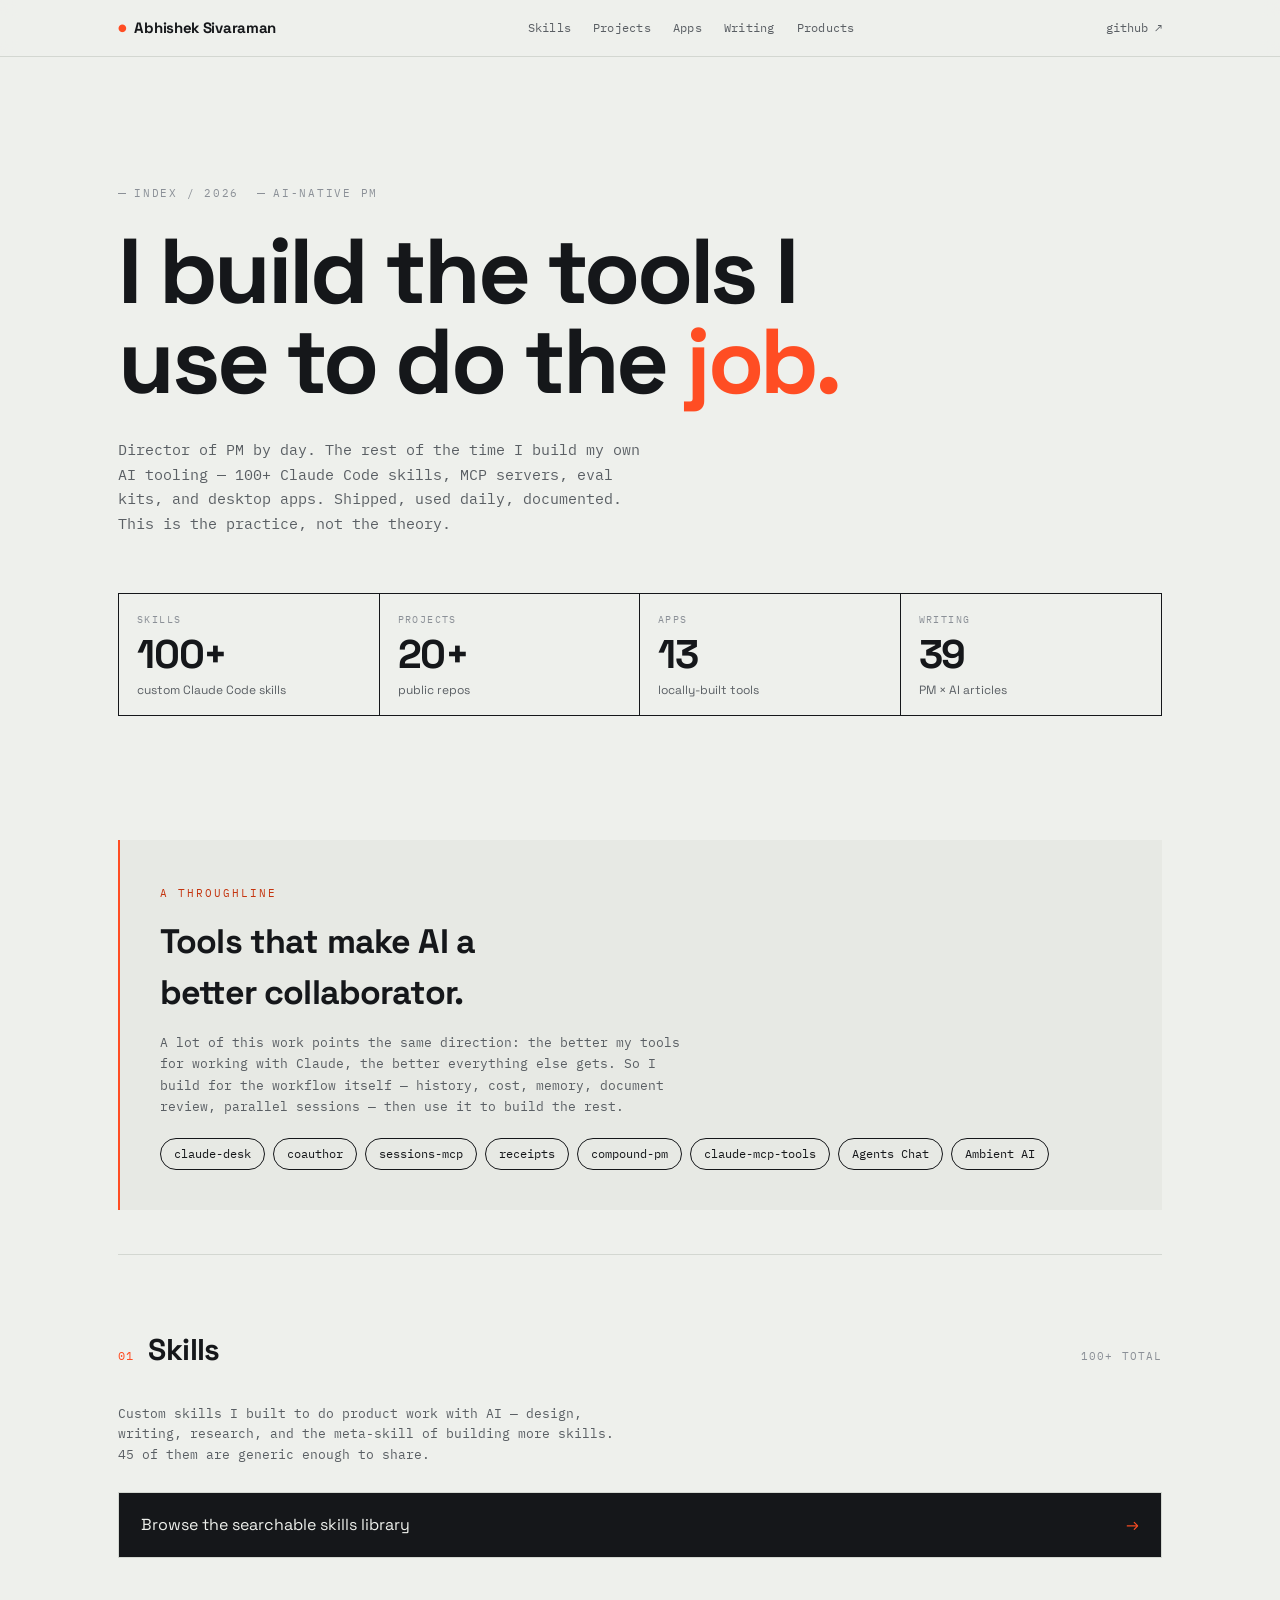
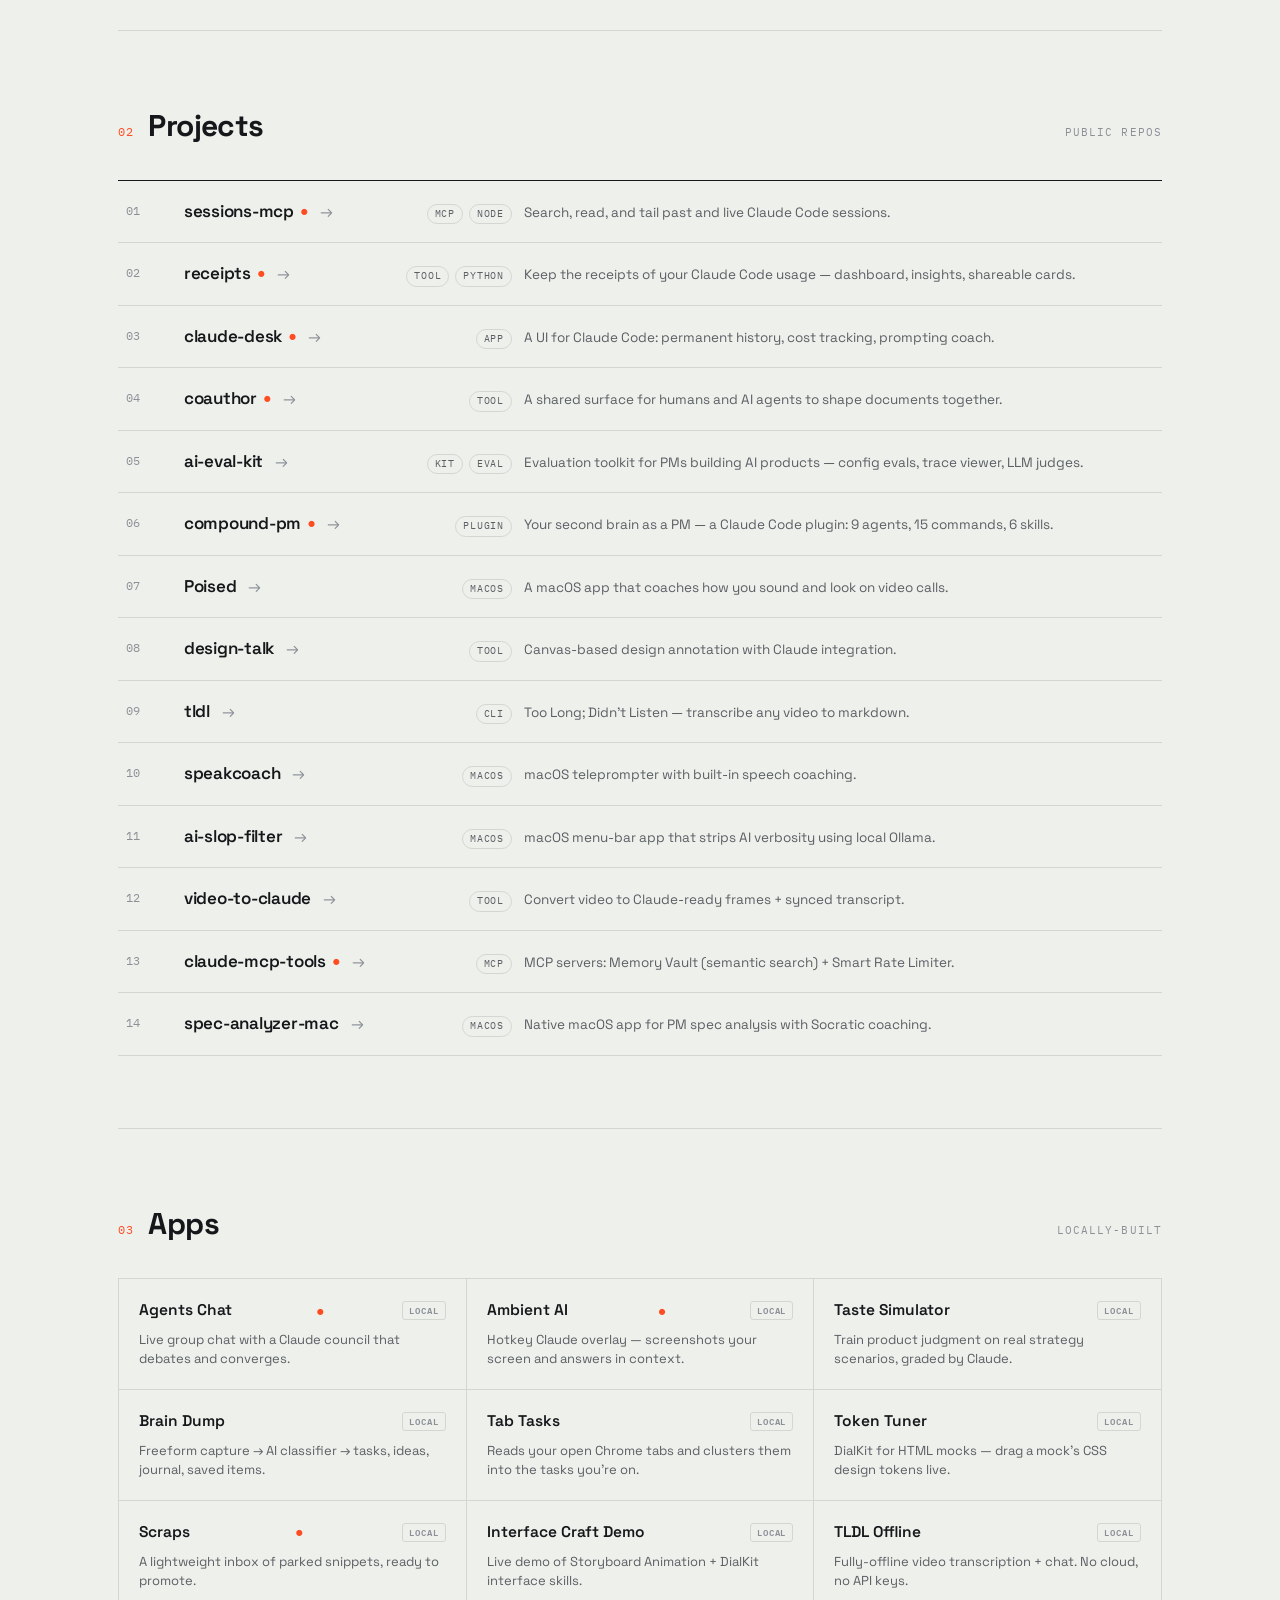
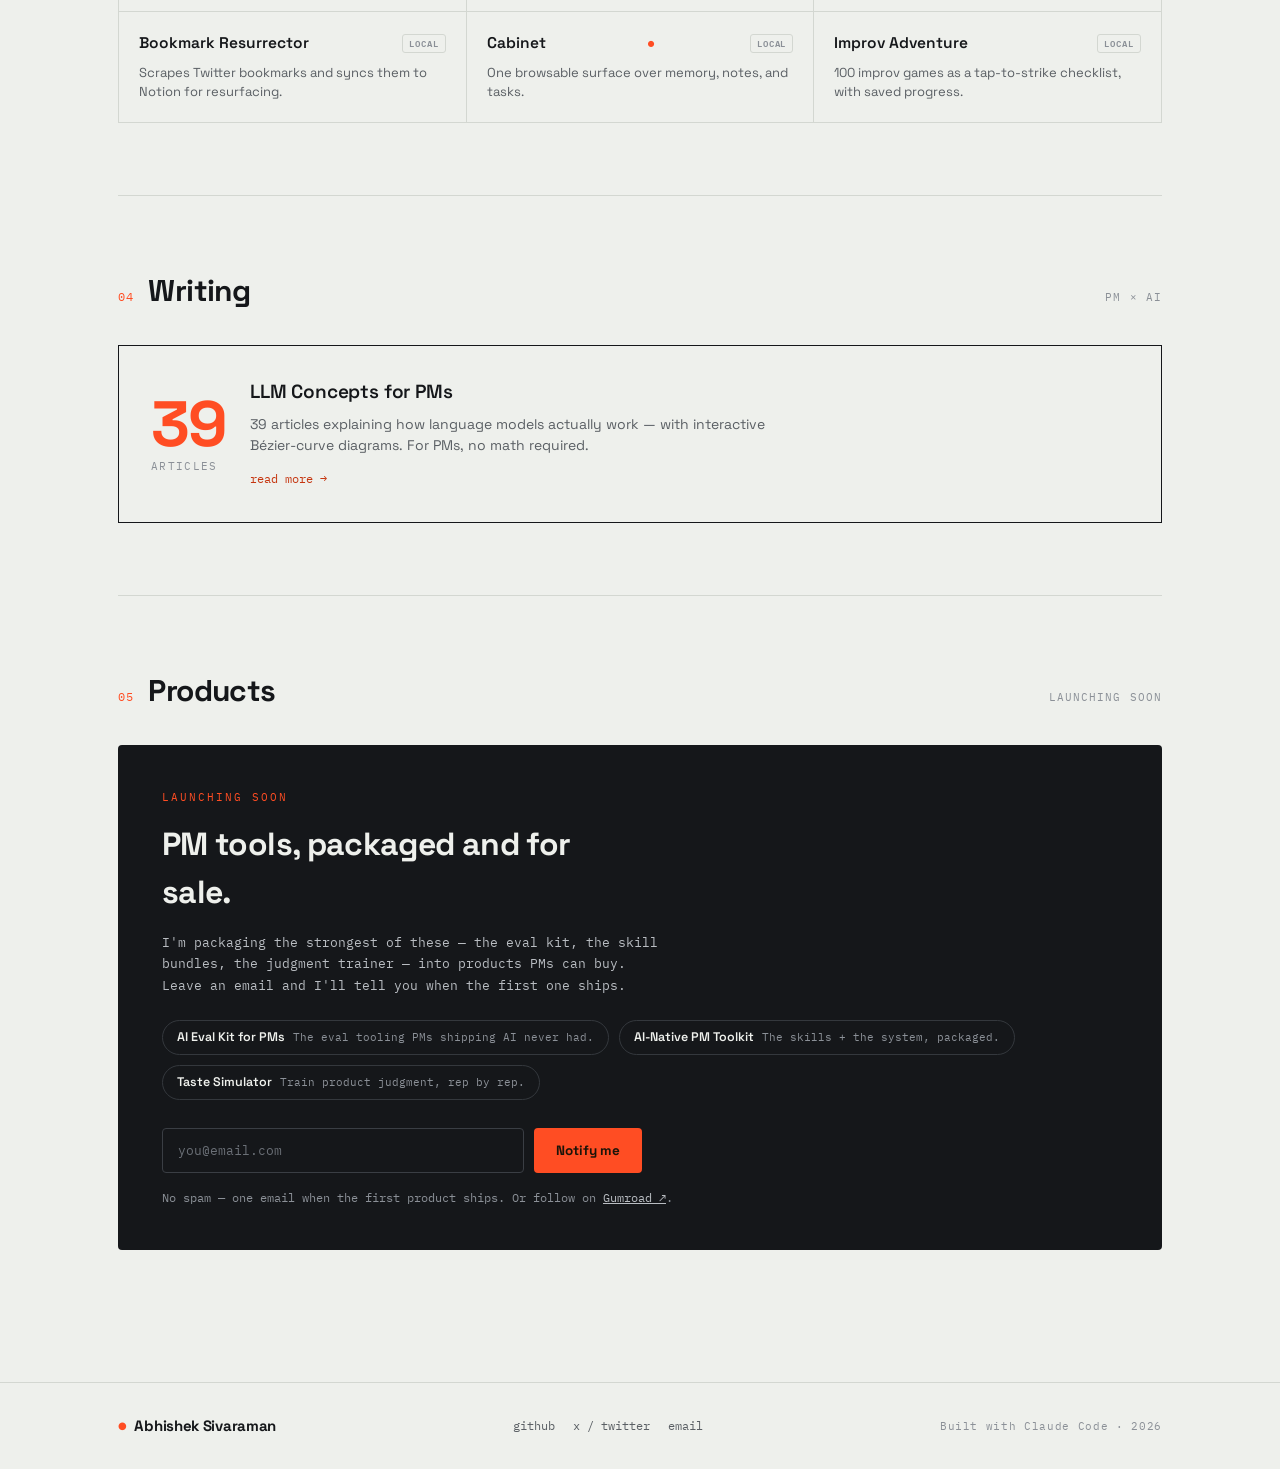
==== commit 268f7692: "Add detail pages, skills browser, meta-theme band; expand app list - project.html: data-driven detai" ====
--- a/index.html
+++ b/index.html
@@ -42,6 +42,8 @@
     <p class="lede" id="blurb"></p>
     <div class="stats" id="stats" aria-label="At a glance"></div>
   </section>
+
+  <section class="metaband" id="metaband"></section>
 
   <section class="sec" id="skills">
     <div class="sechead">
--- a/styles.css
+++ b/styles.css
@@ -153,3 +153,76 @@
   html{ scroll-behavior:auto; }
   .reveal{ opacity:1; transform:none; transition:none; }
 }
+
+/* ===== meta-theme band ===== */
+.metaband{ margin-block:clamp(28px,4vw,44px); padding:clamp(26px,4vw,40px); background:var(--panel); border-left:2px solid var(--accent); }
+.mlabel{ font-family:var(--mono); font-size:11px; letter-spacing:.18em; text-transform:uppercase; color:var(--accent-ink); }
+.mtitle{ font-weight:700; font-size:clamp(22px,3.4vw,34px); letter-spacing:-.025em; margin-top:12px; max-width:18ch; }
+.mblurb{ font-family:var(--mono); font-size:13px; line-height:1.65; color:var(--mut); max-width:66ch; margin-top:14px; }
+.mchips{ display:flex; flex-wrap:wrap; gap:8px; margin-top:20px; }
+.mchip{ font-family:var(--mono); font-size:12px; padding:6px 13px; border:1px solid var(--line-strong); border-radius:100px; transition:.16s; }
+.mchip:hover{ background:var(--ink); color:var(--bg); transform:translateY(-1px); }
+.metadot{ color:var(--accent); font-size:8px; vertical-align:3px; margin-left:7px; }
+
+/* full-width skills entry cell */
+.skillcell.more.wide{ grid-column:1/-1; justify-content:space-between; padding:20px 22px; }
+.skillcell.more.wide .arrow{ color:var(--accent); transition:transform .18s; }
+.skillcell.more.wide:hover .arrow{ transform:translateX(4px); }
+
+/* ===== detail page (project.html) ===== */
+.detail{ padding-block:clamp(32px,6vw,64px) clamp(48px,8vw,96px); max-width:840px; }
+.d-back{ margin-bottom:clamp(28px,5vw,48px); }
+.d-back a{ font-family:var(--mono); font-size:12.5px; color:var(--mut); }
+.d-back a:hover{ color:var(--accent-ink); }
+.d-kicker{ font-family:var(--mono); font-size:11px; letter-spacing:.16em; text-transform:uppercase; color:var(--faint); display:flex; align-items:center; gap:12px; }
+.d-meta-badge{ background:var(--accent); color:#1c1409; padding:3px 9px; border-radius:100px; font-size:9.5px; letter-spacing:.08em; }
+.d-title{ font-weight:700; font-size:clamp(36px,7vw,68px); letter-spacing:-.035em; line-height:1; margin-top:16px; }
+.d-lede{ font-family:var(--mono); font-size:clamp(13px,1.6vw,16px); line-height:1.6; color:var(--mut); margin-top:18px; max-width:60ch; }
+.d-tags{ display:flex; flex-wrap:wrap; gap:7px; margin-top:20px; }
+.d-tag{ font-family:var(--mono); font-size:10px; letter-spacing:.08em; text-transform:uppercase; color:var(--mut); border:1px solid var(--line); padding:3px 9px; border-radius:100px; }
+.d-about,.d-features{ margin-top:clamp(34px,5vw,52px); }
+.d-label{ font-family:var(--mono); font-size:11px; letter-spacing:.16em; text-transform:uppercase; color:var(--accent-ink); display:block; padding-bottom:14px; border-bottom:1px solid var(--line); margin-bottom:18px; }
+.d-about p{ font-size:clamp(16px,2vw,19px); line-height:1.6; color:var(--ink); max-width:62ch; }
+.d-flist{ list-style:none; display:grid; gap:2px; }
+.d-flist li{ display:grid; grid-template-columns:38px 1fr; align-items:start; gap:8px; padding:14px 8px; border-bottom:1px solid var(--line); font-size:15px; }
+.d-flist .fn{ font-family:var(--mono); font-size:12px; color:var(--accent); padding-top:2px; }
+.d-foot{ margin-top:clamp(40px,6vw,64px); display:flex; gap:12px; flex-wrap:wrap; align-items:center; }
+.d-cta{ display:inline-flex; align-items:center; gap:10px; background:var(--ink); color:var(--bg); font-weight:600; font-size:14px; padding:14px 22px; border-radius:5px; transition:.18s; }
+.d-cta span{ transition:transform .18s; }
+.d-cta:hover{ background:var(--accent); color:#1c1409; }
+.d-cta:hover span{ transform:translate(2px,-2px); }
+.d-cta.ghost{ background:transparent; color:var(--ink); border:1px solid var(--line-strong); }
+.d-cta.ghost:hover{ background:var(--ink); color:var(--bg); }
+.d-note{ font-family:var(--mono); font-size:12.5px; color:var(--faint); }
+
+/* ===== skills browser (skills.html) ===== */
+.sk-hero{ padding-block:clamp(28px,5vw,48px) clamp(8px,2vw,16px); }
+.sk-title{ font-weight:700; font-size:clamp(32px,6vw,60px); letter-spacing:-.035em; line-height:1; max-width:16ch; }
+.sk-controls{ position:sticky; top:56px; z-index:20; background:color-mix(in oklab, var(--bg) 92%, transparent); backdrop-filter:blur(8px); padding-block:18px; border-bottom:1px solid var(--line); margin-bottom:8px; }
+#sk-search{ width:100%; background:transparent; border:1.5px solid var(--line-strong); border-radius:6px; font-family:var(--mono); font-size:15px; padding:14px 16px; color:var(--ink); }
+#sk-search::placeholder{ color:var(--faint); }
+#sk-search:focus{ outline:none; border-color:var(--accent); }
+.sk-cats{ display:flex; flex-wrap:wrap; gap:8px; margin-top:14px; }
+.sk-chip{ font-family:var(--mono); font-size:12px; padding:6px 12px; border:1px solid var(--line); background:transparent; color:var(--mut); border-radius:100px; cursor:pointer; transition:.15s; }
+.sk-chip span{ color:var(--faint); margin-left:5px; }
+.sk-chip:hover{ border-color:var(--line-strong); color:var(--ink); }
+.sk-chip.on{ background:var(--ink); color:var(--bg); border-color:var(--ink); }
+.sk-chip.on span{ color:var(--accent); }
+.sk-grid{ display:grid; grid-template-columns:repeat(auto-fill,minmax(300px,1fr)); gap:1px; background:var(--line); border:1px solid var(--line); margin-top:18px; }
+.sk-card{ background:var(--bg); padding:18px 20px; cursor:pointer; transition:background .18s; }
+.sk-card:hover{ background:var(--panel); }
+.sk-card:focus-visible{ outline:2px solid var(--accent); outline-offset:-2px; }
+.sk-top{ display:flex; align-items:center; justify-content:space-between; gap:10px; }
+.sk-name{ font-weight:600; font-size:15.5px; letter-spacing:-.01em; }
+.sk-cat{ font-family:var(--mono); font-size:9.5px; letter-spacing:.08em; text-transform:uppercase; color:var(--accent-ink); }
+.sk-desc{ font-size:13px; color:var(--mut); margin-top:8px; line-height:1.45; }
+.sk-toggle{ margin-top:12px; background:none; border:none; padding:0; font-family:var(--mono); font-size:11.5px; color:var(--faint); cursor:pointer; }
+.sk-toggle span{ color:var(--accent); margin-left:4px; }
+.sk-card:hover .sk-toggle{ color:var(--ink); }
+.sk-body{ margin-top:14px; padding:14px; background:#e4e7e2; border-radius:5px; font-family:var(--mono); font-size:11.5px; line-height:1.55; color:#33373b; white-space:pre-wrap; word-break:break-word; max-height:340px; overflow:auto; }
+.sk-empty{ font-family:var(--mono); color:var(--faint); padding:40px 0; text-align:center; }
+
+@media(max-width:760px){
+  .d-flist li{ grid-template-columns:30px 1fr; }
+  .sk-controls{ top:56px; }
+}
